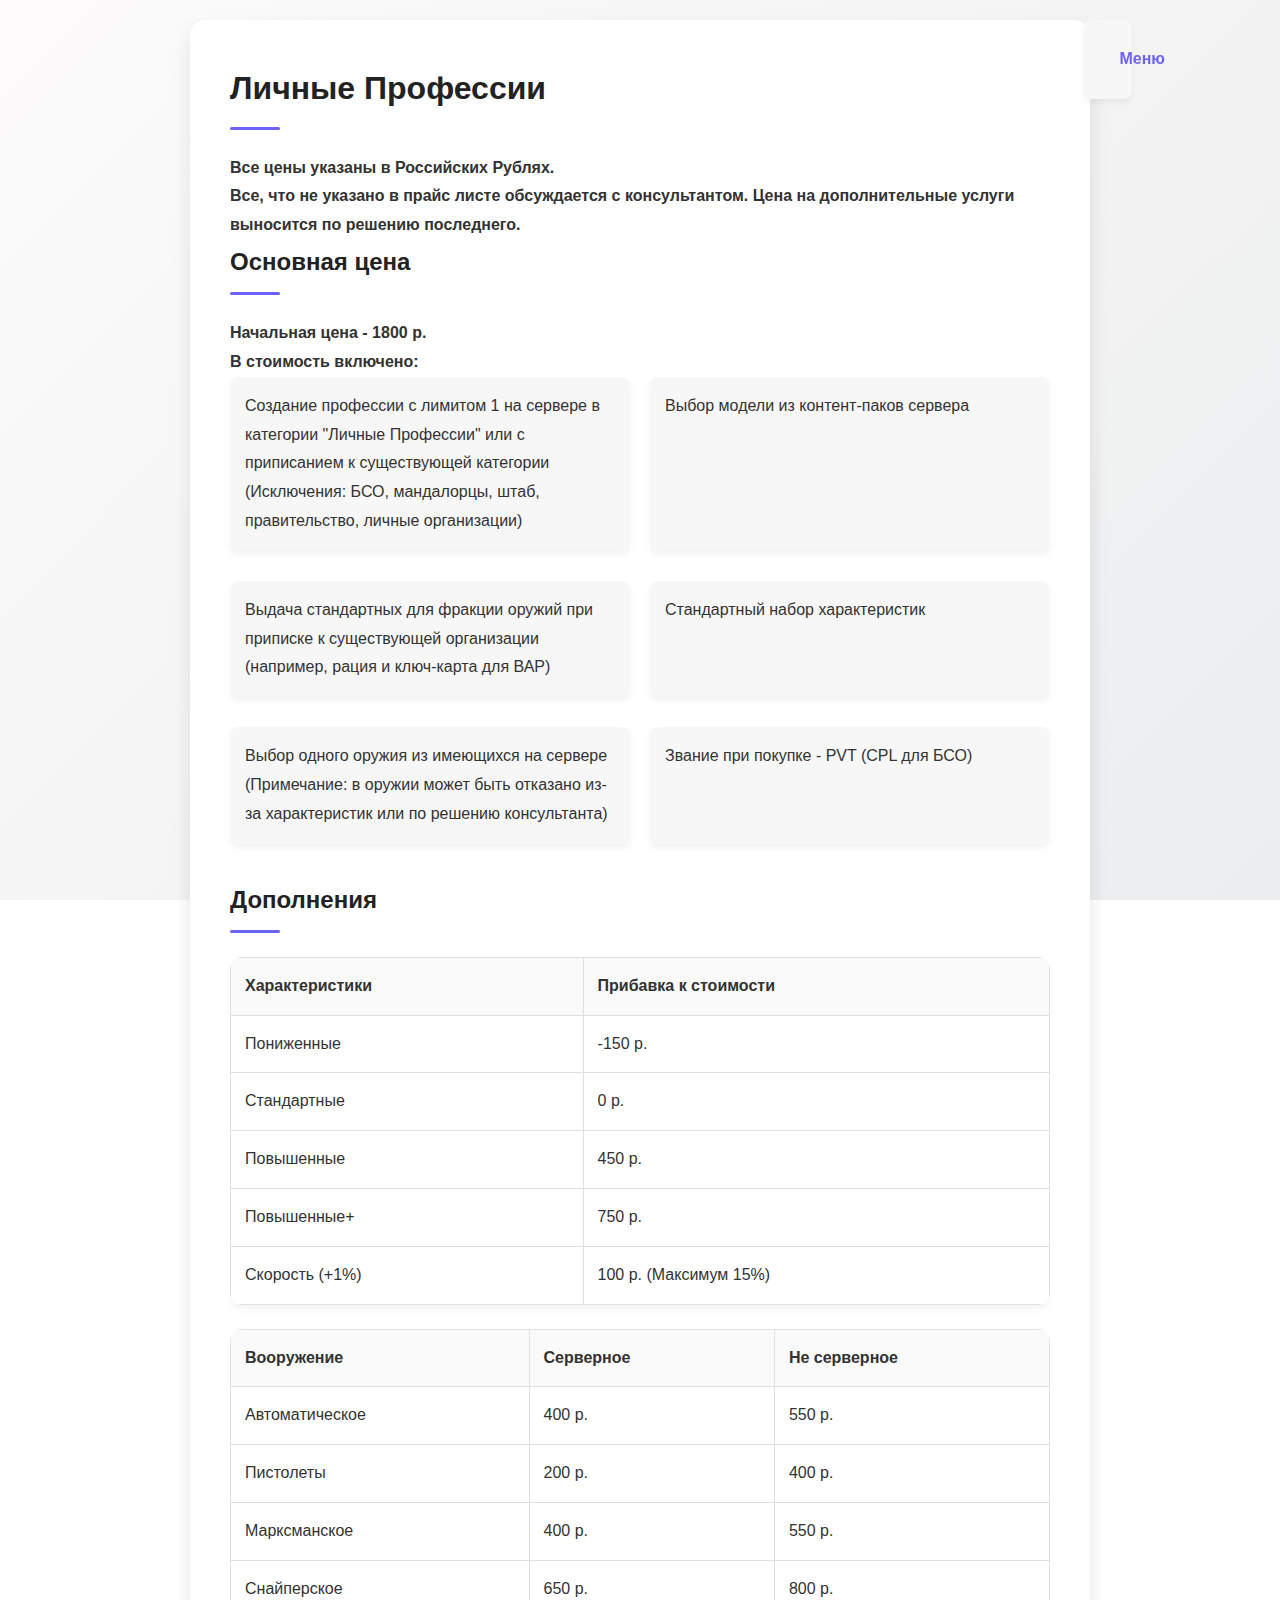
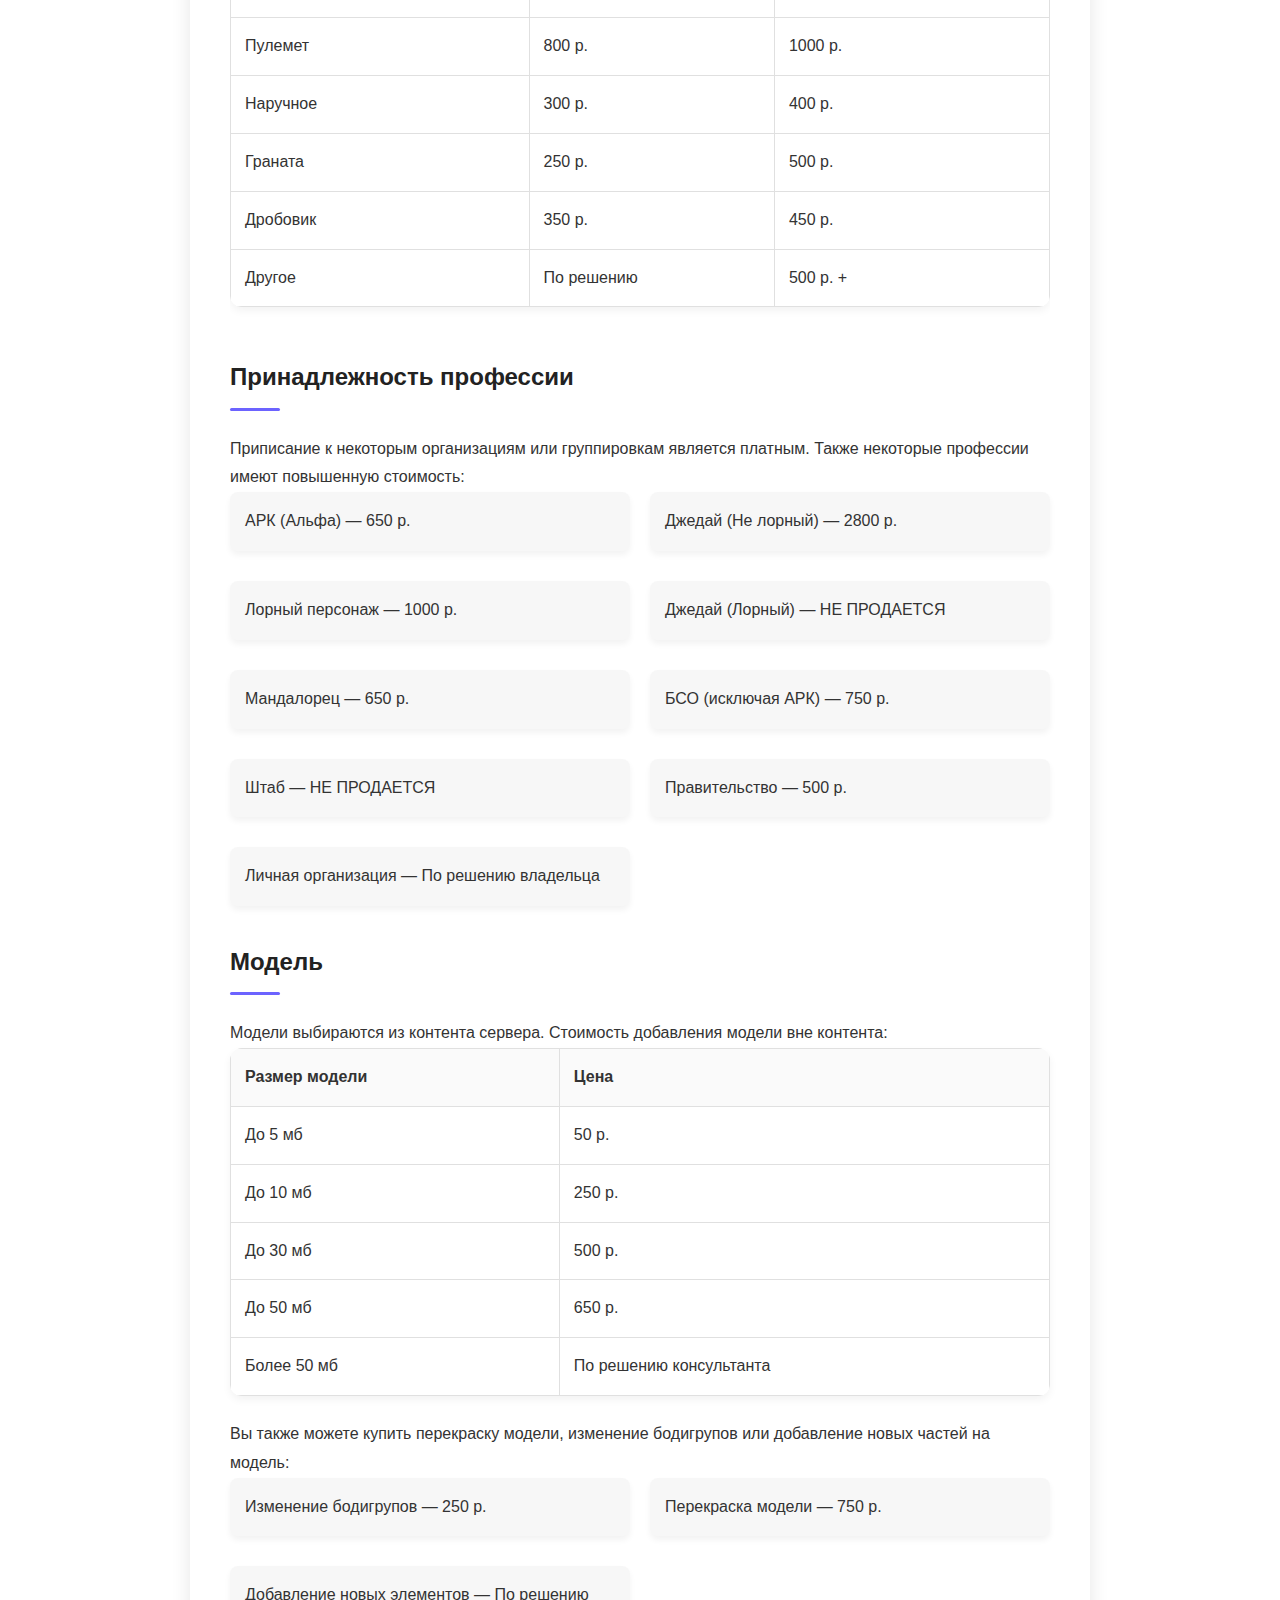
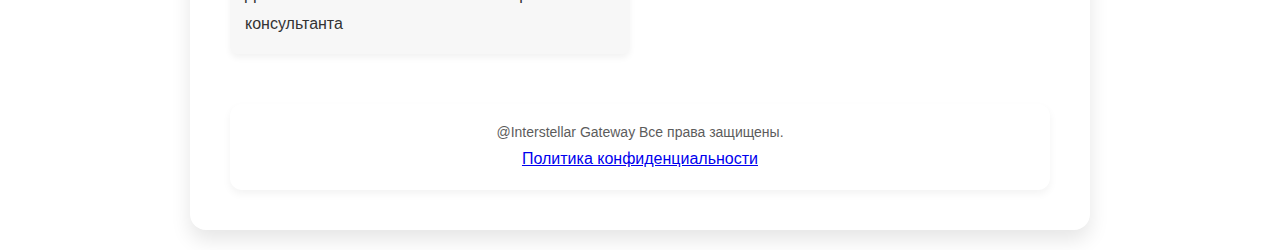
==== index.html @ 4469da0e "Update index.html" ====
<!DOCTYPE html>
<html lang="ru">
<head>
    <meta charset="UTF-8">
    <meta name="viewport" content="width=device-width, initial-scale=1.0">
    <title>Личные Профессии</title>
    <link rel="stylesheet" href="styles.css">
</head>
<body>
    <!-- Навигационное меню -->
    <div class="navigation">
        <ul>
            <li class="dropdown">
                <a href="javascript:void(0)">Меню</a>
                <div class="dropdown-content">
                    <a href="index.html">Личные Профессии</a>
                    <a href="squads.html">Личные Отряды</a>
                    <a href="organizations.html">Личные Организации</a>
                    <a href="contacts.html">Контакты</a>
                </div>
            </li>
        </ul>
    </div>
    <div class="container">
        <h1>Личные Профессии</h1>
        <p><strong>Все цены указаны в Российских Рублях.</strong></p>
        <p><strong>Все, что не указано в прайс листе обсуждается с консультантом. Цена на дополнительные услуги выносится по решению последнего.</strong></p>

        <section>
            <h2>Основная цена</h2>
            <p><strong>Начальная цена - 1800 р.</strong></p>
            <p><strong>В стоимость включено:</strong></p>
            <ul>
                <li>Создание профессии с лимитом 1 на сервере в категории "Личные Профессии" или с приписанием к существующей категории (Исключения: БСО, мандалорцы, штаб, правительство, личные организации)</li>
                <li>Выбор модели из контент-паков сервера</li>
                <li>Выдача стандартных для фракции оружий при приписке к существующей организации (например, рация и ключ-карта для ВАР)</li>
                <li>Стандартный набор характеристик</li>
                <li>Выбор одного оружия из имеющихся на сервере (Примечание: в оружии может быть отказано из-за характеристик или по решению консультанта)</li>
                <li>Звание при покупке - PVT (CPL для БСО)</li>
            </ul>
        </section>

        <section>
            <h2>Дополнения</h2>
            <div class="table-wrapper">
                <table>
                    <thead>
                        <tr>
                            <th>Характеристики</th>
                            <th>Прибавка к стоимости</th>
                        </tr>
                    </thead>
                    <tbody>
                        <tr>
                            <td>Пониженные</td>
                            <td>-150 р.</td>
                        </tr>
                        <tr>
                            <td>Стандартные</td>
                            <td>0 р.</td>
                        </tr>
                        <tr>
                            <td>Повышенные</td>
                            <td>450 р.</td>
                        </tr>
                        <tr>
                            <td>Повышенные+</td>
                            <td>750 р.</td>
                        </tr>
                        <tr>
                            <td>Скорость (+1%)</td>
                            <td>100 р. (Максимум 15%)</td>
                        </tr>
                    </tbody>
                </table>

                <table>
                    <thead>
                        <tr>
                            <th>Вооружение</th>
                            <th>Серверное</th>
                            <th>Не серверное</th>
                        </tr>
                    </thead>
                    <tbody>
                        <tr>
                            <td>Автоматическое</td>
                            <td>400 р.</td>
                            <td>550 р.</td>
                        </tr>
                        <tr>
                            <td>Пистолеты</td>
                            <td>200 р.</td>
                            <td>400 р.</td>
                        </tr>
                        <tr>
                            <td>Марксманское</td>
                            <td>400 р.</td>
                            <td>550 р.</td>
                        </tr>
                        <tr>
                            <td>Снайперское</td>
                            <td>650 р.</td>
                            <td>800 р.</td>
                        </tr>
                        <tr>
                            <td>Пулемет</td>
                            <td>800 р.</td>
                            <td>1000 р.</td>
                        </tr>
                        <tr>
                            <td>Наручное</td>
                            <td>300 р.</td>
                            <td>400 р.</td>
                        </tr>
                        <tr>
                            <td>Граната</td>
                            <td>250 р.</td>
                            <td>500 р.</td>
                        </tr>
                        <tr>
                            <td>Дробовик</td>
                            <td>350 р.</td>
                            <td>450 р.</td>
                        </tr>
                        <tr>
                            <td>Другое</td>
                            <td>По решению</td>
                            <td>500 р. +</td>
                        </tr>
                    </tbody>
                </table>
            </div>
        </section>

        <section>
            <h2>Принадлежность профессии</h2>
            <p>Приписание к некоторым организациям или группировкам является платным. Также некоторые профессии имеют повышенную стоимость:</p>
            <ul>
                <li>АРК (Альфа) — 650 р.</li>
                <li>Джедай (Не лорный) — 2800 р.</li>
                <li>Лорный персонаж — 1000 р.</li>
                <li>Джедай (Лорный) — НЕ ПРОДАЕТСЯ</li>
                <li>Мандалорец — 650 р.</li>
                <li>БСО (исключая АРК) — 750 р.</li>
                <li>Штаб — НЕ ПРОДАЕТСЯ</li>
                <li>Правительство — 500 р.</li>
                <li>Личная организация — По решению владельца</li>
            </ul>
        </section>

        <section>
            <h2>Модель</h2>
            <p>Модели выбираются из контента сервера. Стоимость добавления модели вне контента:</p>
            <table>
                <thead>
                    <tr>
                        <th>Размер модели</th>
                        <th>Цена</th>
                    </tr>
                </thead>
                <tbody>
                    <tr>
                        <td>До 5 мб</td>
                        <td>50 р.</td>
                    </tr>
                    <tr>
                        <td>До 10 мб</td>
                        <td>250 р.</td>
                    </tr>
                    <tr>
                        <td>До 30 мб</td>
                        <td>500 р.</td>
                    </tr>
                    <tr>
                        <td>До 50 мб</td>
                        <td>650 р.</td>
                    </tr>
                    <tr>
                        <td>Более 50 мб</td>
                        <td>По решению консультанта</td>
                    </tr>
                </tbody>
            </table>

            <p>Вы также можете купить перекраску модели, изменение бодигрупов или добавление новых частей на модель:</p>
            <ul>
                <li>Изменение бодигрупов — 250 р.</li>
                <li>Перекраска модели — 750 р.</li>
                <li>Добавление новых элементов — По решению консультанта</li>
            </ul>
        </section>

        <footer>
            <div class="footer-content">
                <p>@Interstellar Gateway Все права защищены.</p>
                <a href="privacy.html">Политика конфиденциальности</a>
            </div>
        </footer>
    </div>
</body>
</html>
---- styles.css ----
@keyframes fadeIn {
    from { opacity: 0; }
    to { opacity: 1; }
}

@keyframes slideUp {
    from { transform: translateY(20px); opacity: 0; }
    to { transform: translateY(0); opacity: 1; }
}

@keyframes hoverScale {
    from { transform: scale(1); }
    to { transform: scale(1.03); }
}

* {
    margin: 0;
    padding: 0;
    box-sizing: border-box;
}

body {
    font-family: 'Inter', Arial, sans-serif;
    background: linear-gradient(135deg, #fdfbfb 0%, #ebedee 100%);
    background-attachment: fixed;
    color: #333;
    line-height: 1.8;
    padding: 20px;
    animation: fadeIn 0.7s ease forwards;
    display: flex;
    justify-content: center;
    align-items: center;
    min-height: 100vh;
}

.container {
    max-width: 900px;
    background-color: #ffffff;
    padding: 40px;
    box-shadow: 0 10px 20px rgba(0, 0, 0, 0.1);
    border-radius: 16px;
    animation: slideUp 0.6s ease forwards;
    transition: all 0.3s ease;
}

h1, h2 {
    color: #222;
    margin-bottom: 24px;
    font-weight: 700;
    border-bottom: none;
    position: relative;
    padding-bottom: 12px;
}

h1::before, h2::before {
    content: '';
    position: absolute;
    bottom: 0;
    left: 0;
    width: 50px;
    height: 3px;
    background-color: #6c63ff;
    border-radius: 2px;
    transition: width 0.4s ease;
}

h1:hover::before, h2:hover::before {
    width: 70%;
}

ul {
    list-style-type: none;
    margin-bottom: 24px;
    display: flex;
    flex-wrap: wrap;
    gap: 20px;
    justify-content: space-between;
}

ul li {
    margin-bottom: 10px;
    width: calc(50% - 10px);
    padding: 15px;
    background-color: #f7f7f7;
    border-radius: 8px;
    box-shadow: 0 4px 6px rgba(0, 0, 0, 0.05);
    transition: transform 0.4s ease, background-color 0.3s ease;
}

ul li:hover {
    transform: translateY(-5px);
    background-color: #f0f0f0;
}

.table-wrapper {
    overflow-x: auto;
    margin-bottom: 24px;
}

table {
    width: 100%;
    border-collapse: collapse;
    margin-bottom: 24px;
    border-radius: 12px;
    overflow: hidden;
    box-shadow: 0 4px 8px rgba(0, 0, 0, 0.05);
}

table th, table td {
    border: 1px solid #e0e0e0;
    padding: 14px;
    text-align: left;
    transition: all 0.3s ease;
}

table th {
    background-color: #fafafa;
    color: #333;
    font-weight: 600;
}

table td {
    background-color: #fff;
}

table tr:nth-child(even) {
    background-color: #f9f9f9;
}

table tr:hover {
    background-color: #f1f1f1;
}

footer {
    text-align: center;
    margin-top: 40px;
    background-color: #ffffff;
    padding: 16px;
    border-radius: 12px;
    box-shadow: 0 4px 8px rgba(0, 0, 0, 0.05);
}

footer p {
    font-size: 14px;
    opacity: 0.8;
    transition: opacity 0.4s ease;
}

footer p:hover {
    opacity: 1;
}

/* Background decoration: subtle stars or particles */
body::after {
    content: '';
    position: absolute;
    top: 0;
    left: 0;
    width: 100%;
    height: 100%;
    pointer-events: none;
    background: url('https://www.transparenttextures.com/patterns/stardust.png');
    opacity: 0.2;
}
/* Контейнер для заголовка и навигации */


/* Стили для навигационного меню */
.navigation {
    position: fixed;
    top: 20px;
    right: 80px;
    z-index: 1000;
}

.navigation ul {
    list-style-type: none;
    margin: 0;
    padding: 0;
    display: flex;
}

.navigation ul li {
    margin-left: 20px;
}

.navigation ul li:first-child {
    margin-left: 0;
}

.navigation ul li a {
    font-size: 16px;
    text-decoration: none;
    color: #6c63ff;
    font-weight: 600;
    padding: 10px 20px;
    transition: color 0.3s ease, transform 0.3s ease;
}

.navigation ul li a:hover {
    color: #4a42c4;
    transform: scale(1.05);
}

/* Стили для выпадающего меню */
.dropdown {
    display: inline-flex;
    position: relative;
}

.dropdown-content {
    display: none;
    position: absolute;
    right: 0;
    background-color: #ffffff;
    box-shadow: 0 8px 16px rgba(0, 0, 0, 0.1);
    border-radius: 8px;
    min-width: 160px;
    z-index: 1;
}

.dropdown-content a {
    display: block;
    padding: 12px 16px;
    color: #6c63ff;
    text-align: left;
}

.dropdown-content a:hover {
    background-color: #f1f1f1;
}

.dropdown:hover .dropdown-content {
    display: block;
}
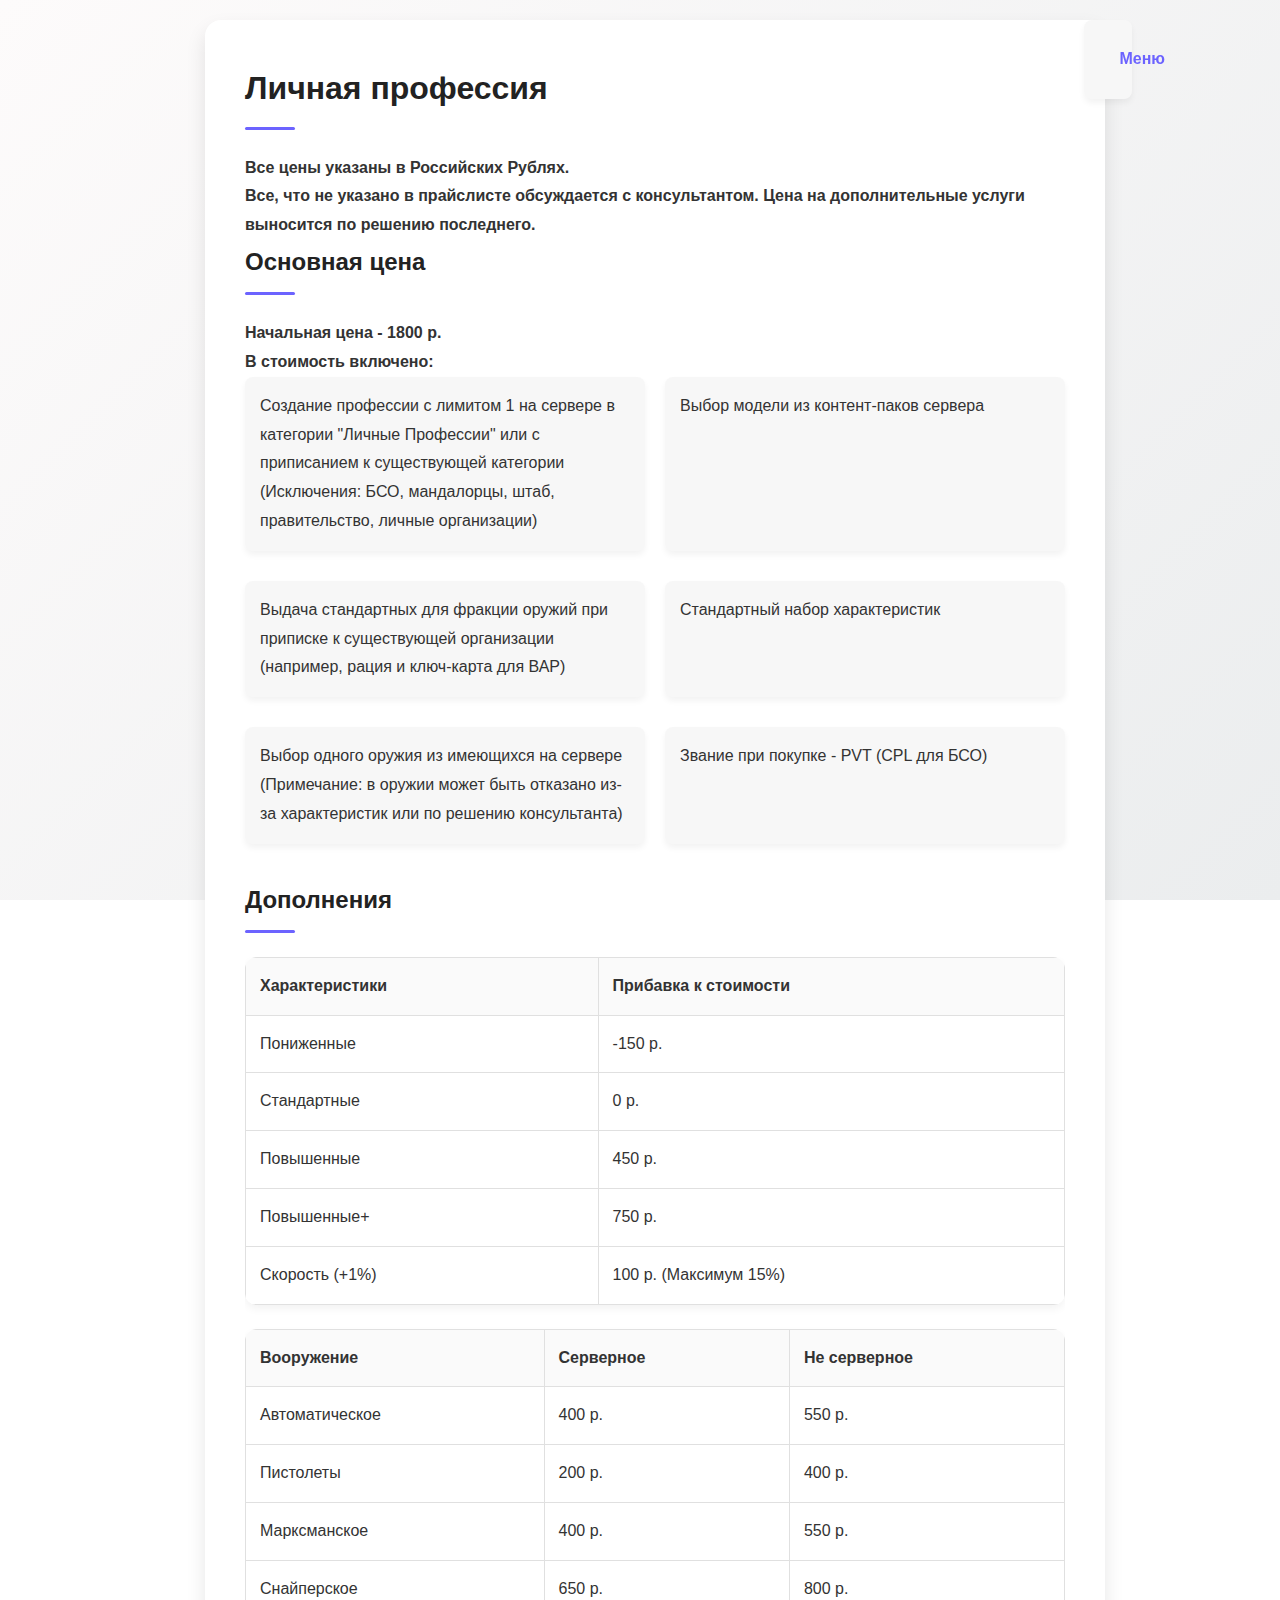
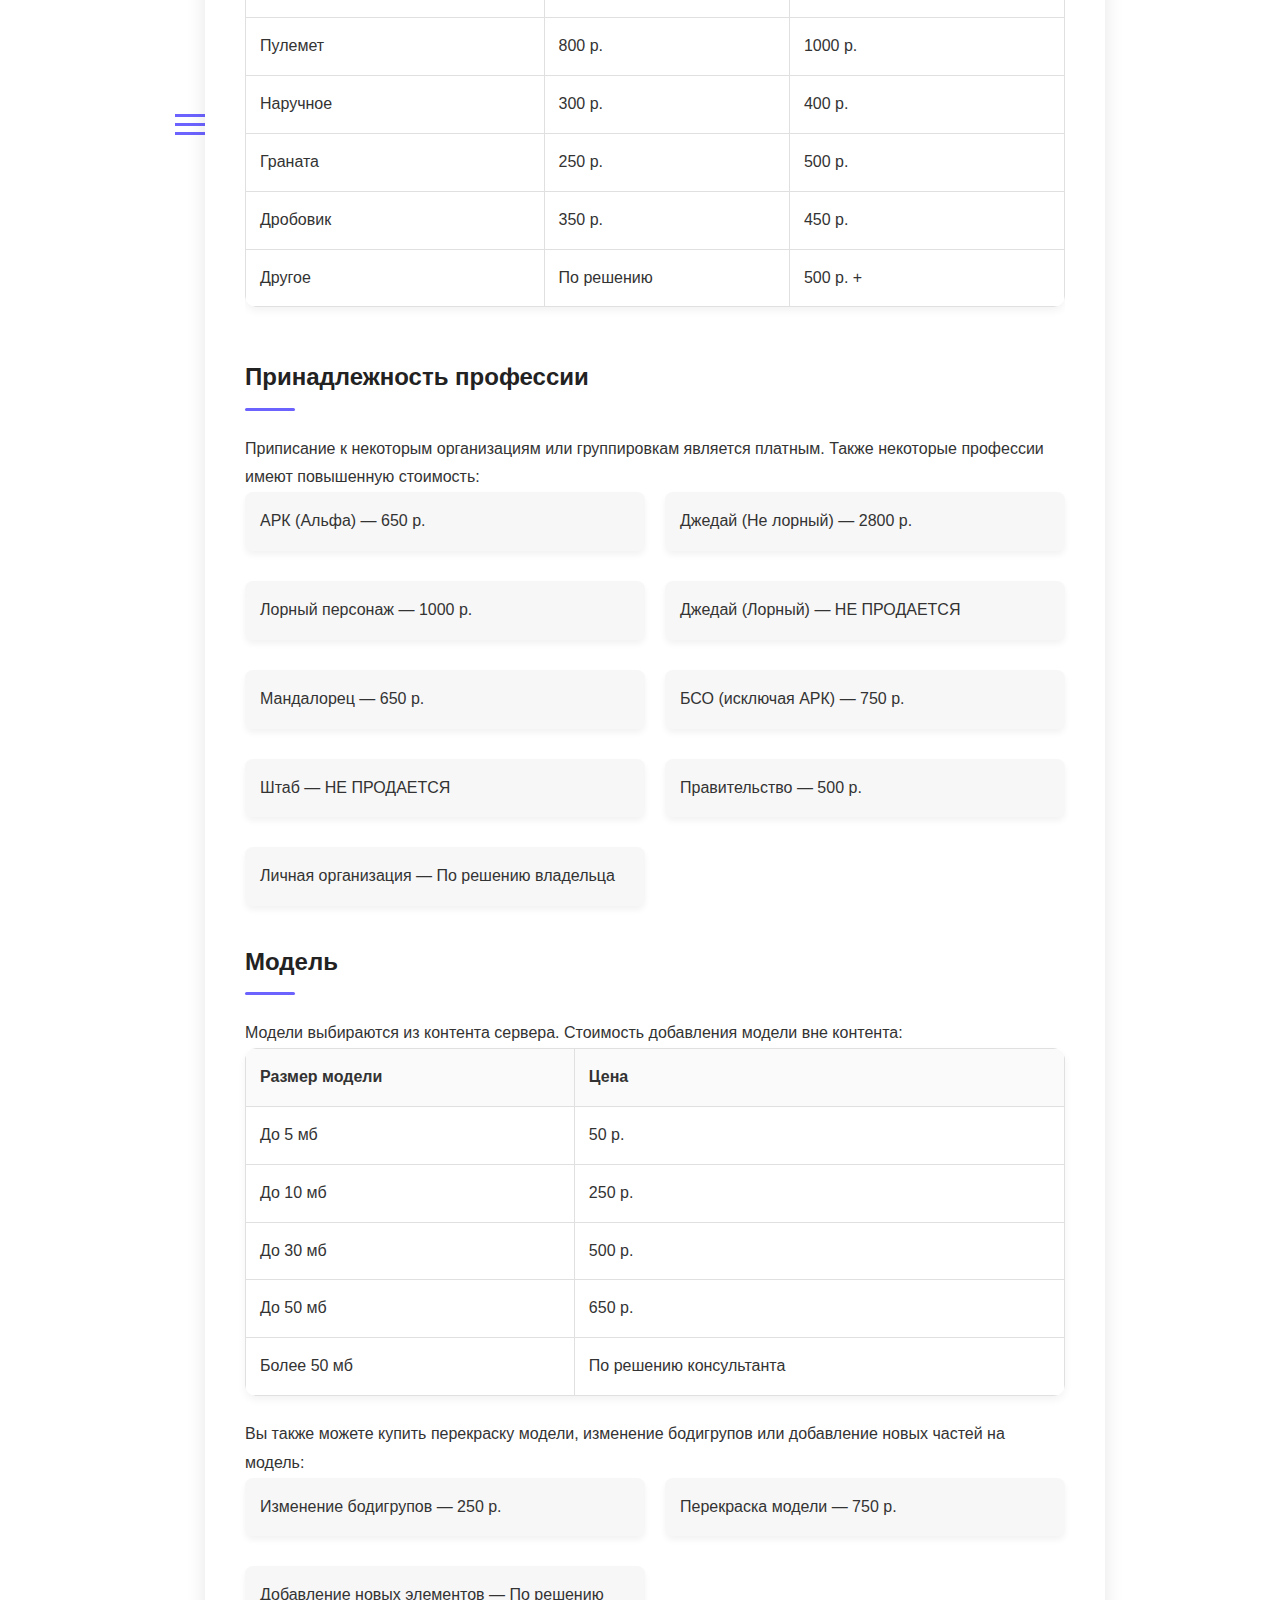
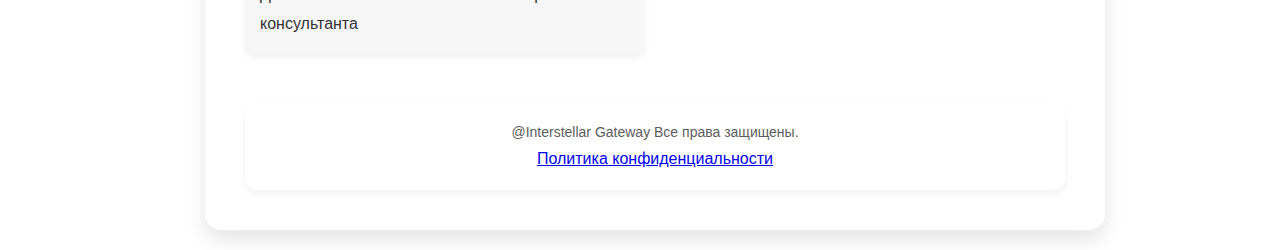
==== commit 7a1a6bd5: "Update index.html" ====
--- a/index.html
+++ b/index.html
@@ -7,6 +7,13 @@
     <link rel="stylesheet" href="styles.css">
 </head>
 <body>
+    <!-- Гамбургер меню -->
+    <div class="hamburger">
+        <span></span>
+        <span></span>
+        <span></span>
+    </div>
+
     <!-- Навигационное меню -->
     <div class="navigation">
         <ul>
@@ -22,9 +29,9 @@
         </ul>
     </div>
     <div class="container">
-        <h1>Личные Профессии</h1>
+        <h1>Личная профессия</h1>
         <p><strong>Все цены указаны в Российских Рублях.</strong></p>
-        <p><strong>Все, что не указано в прайс листе обсуждается с консультантом. Цена на дополнительные услуги выносится по решению последнего.</strong></p>
+        <p><strong>Все, что не указано в прайслисте обсуждается с консультантом. Цена на дополнительные услуги выносится по решению последнего.</strong></p>
 
         <section>
             <h2>Основная цена</h2>
--- a/styles.css
+++ b/styles.css
@@ -233,3 +233,79 @@
 .dropdown:hover .dropdown-content {
     display: block;
 }
+/* Основные стили для десктопа остаются прежними */
+
+/* Адаптация для мобильных устройств */
+@media (max-width: 768px) {
+    .navigation {
+        top: 10px;
+        right: 20px;
+    }
+
+    .navigation ul {
+        flex-direction: column;
+        align-items: flex-start;
+        background-color: #ffffff;
+        position: fixed;
+        top: 0;
+        right: 0;
+        height: 100%;
+        width: 250px;
+        padding-top: 60px;
+        transform: translateX(100%);
+        transition: transform 0.3s ease;
+        box-shadow: -2px 0 10px rgba(0, 0, 0, 0.1);
+    }
+
+    .navigation ul li {
+        margin-left: 0;
+        width: 100%;
+    }
+
+    .navigation ul li a {
+        display: block;
+        padding: 15px 20px;
+        width: 100%;
+        text-align: left;
+        font-size: 18px;
+    }
+
+    /* Гамбургер иконка */
+    .hamburger {
+        display: block;
+        cursor: pointer;
+        font-size: 28px;
+        position: absolute;
+        top: 20px;
+        right: 20px;
+        z-index: 1001;
+    }
+
+    /* Скрытие меню по умолчанию */
+    .navigation.open ul {
+        transform: translateX(0);
+    }
+}
+
+/* Иконка гамбургера */
+.hamburger span {
+    display: block;
+    width: 30px;
+    height: 3px;
+    background-color: #6c63ff;
+    margin: 6px 0;
+    transition: all 0.4s ease;
+}
+
+/* Изменение гамбургера при открытом меню */
+.navigation.open .hamburger span:nth-child(1) {
+    transform: rotate(45deg) translate(5px, 5px);
+}
+
+.navigation.open .hamburger span:nth-child(2) {
+    opacity: 0;
+}
+
+.navigation.open .hamburger span:nth-child(3) {
+    transform: rotate(-45deg) translate(6px, -6px);
+}
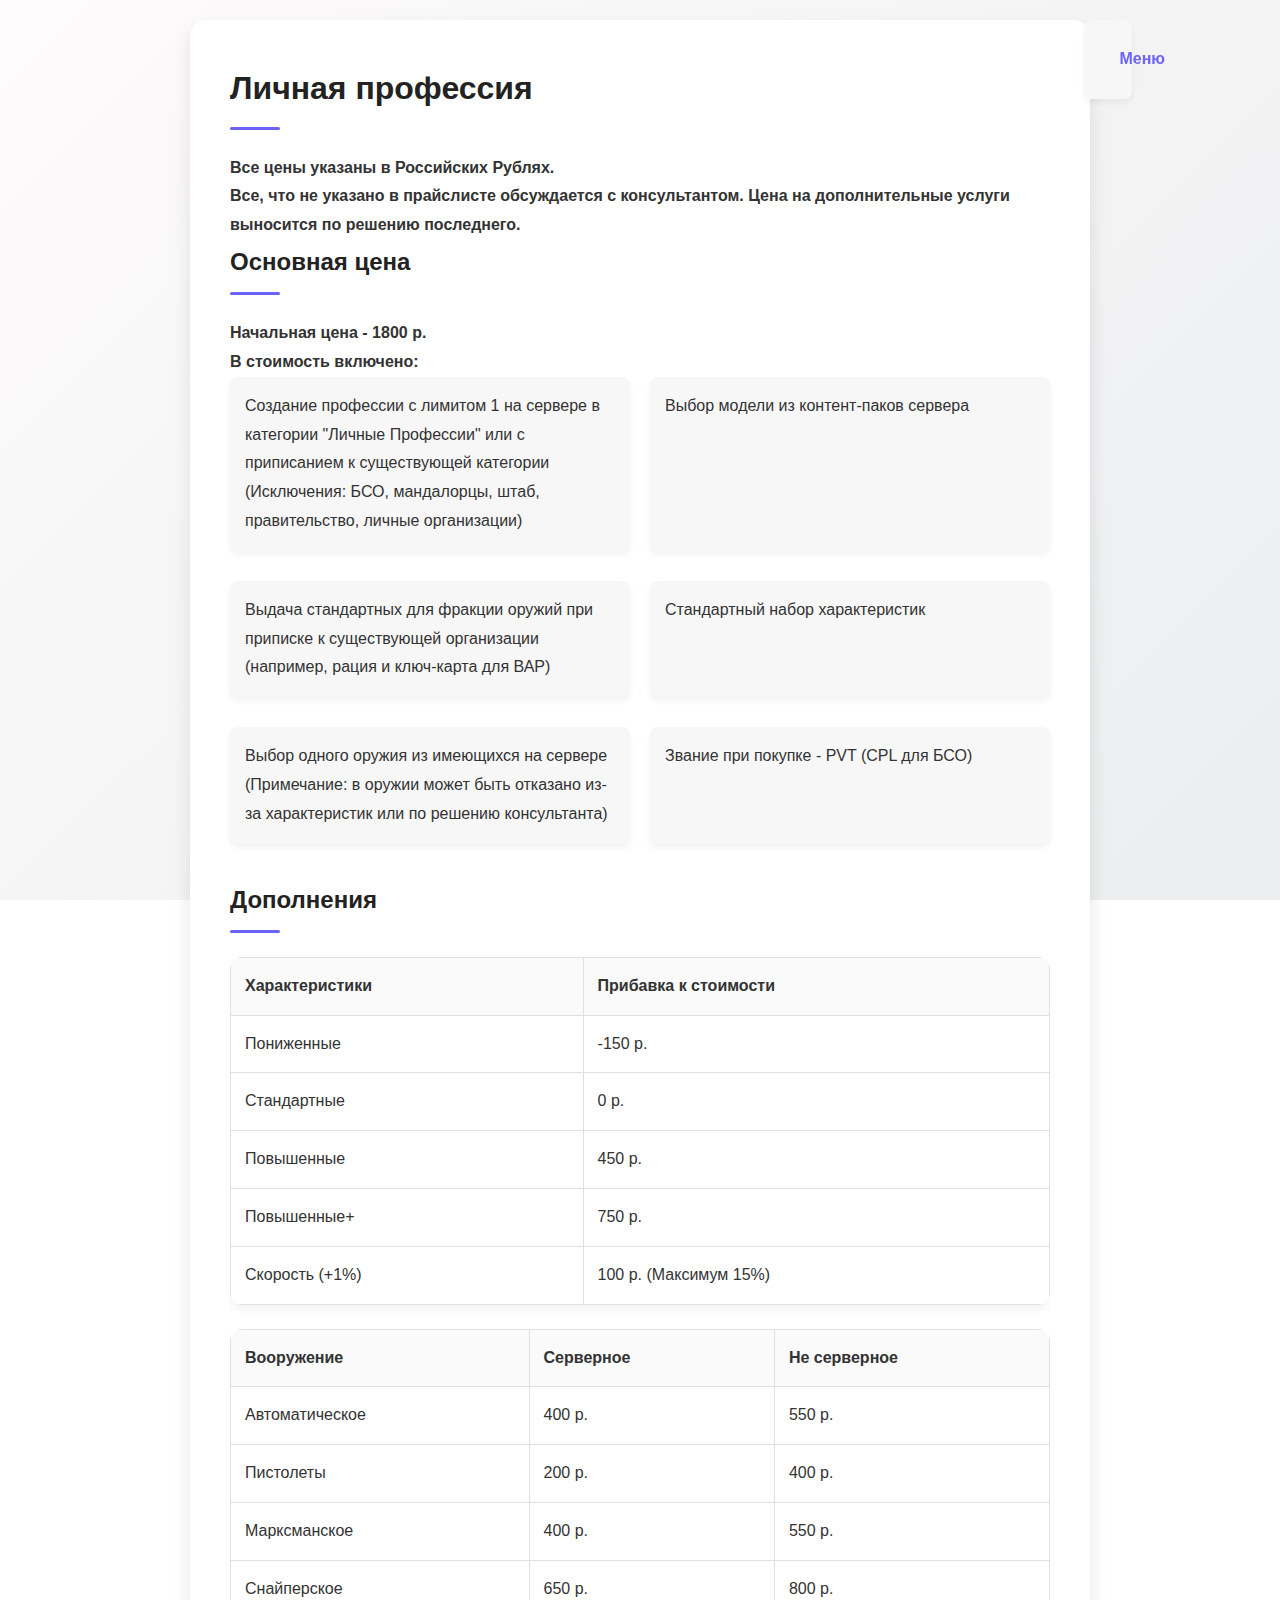
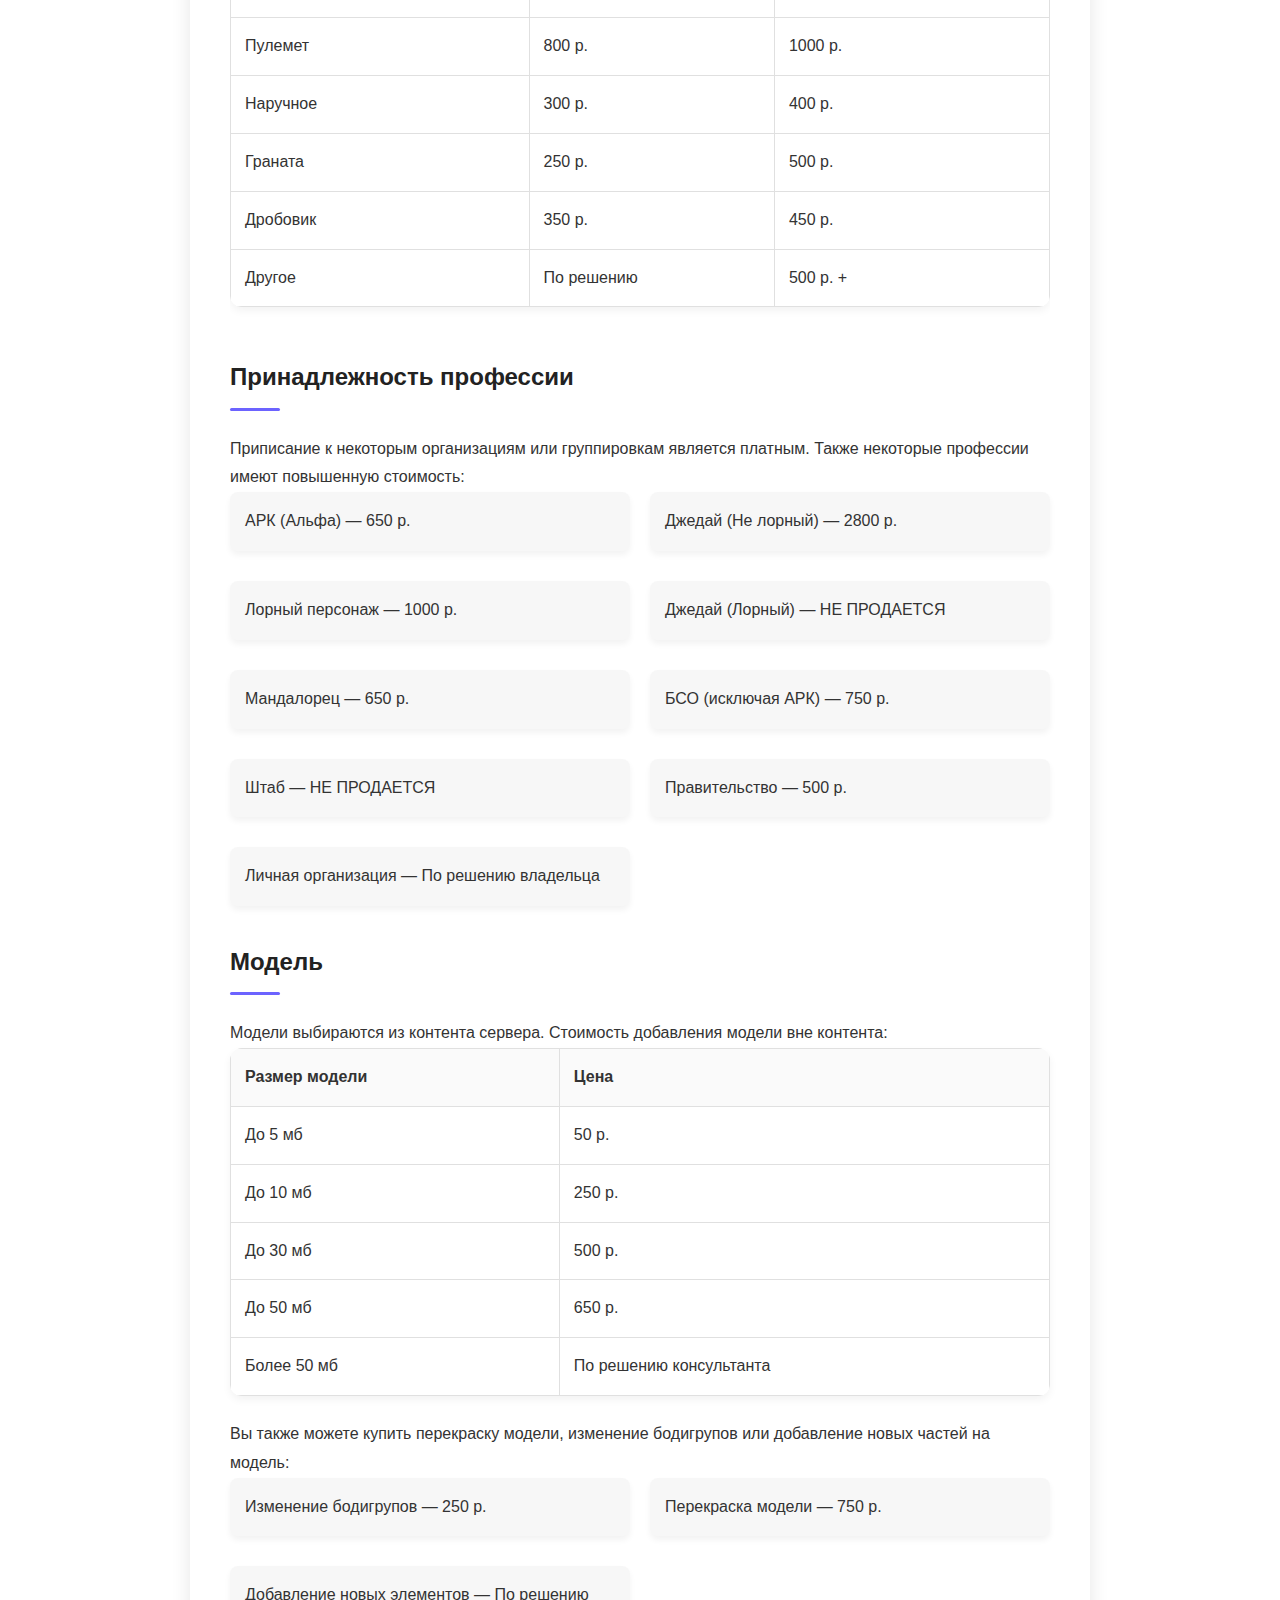
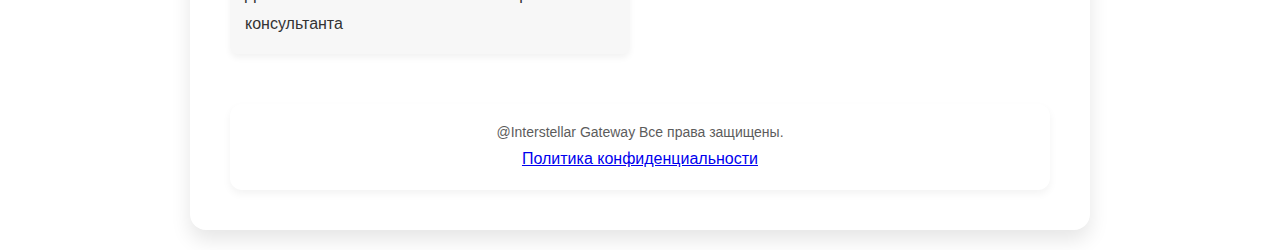
==== commit 165f13fc: "Update index.html" ====
--- a/index.html
+++ b/index.html
@@ -3,12 +3,11 @@
 <head>
     <meta charset="UTF-8">
     <meta name="viewport" content="width=device-width, initial-scale=1.0">
-    <title>Личные Профессии</title>
+    <title>Прайс Лист Личных Профессий</title>
     <link rel="stylesheet" href="styles.css">
 </head>
 <body>
-    <!-- Гамбургер меню -->
-    <div class="hamburger">
+    <div class="hamburger" onclick="toggleMenu()">
         <span></span>
         <span></span>
         <span></span>
@@ -205,5 +204,17 @@
             </div>
         </footer>
     </div>
+    <script>
+        const hamburger = document.querySelector('.hamburger');
+        const navigation = document.querySelector('.navigation');
+
+        hamburger.addEventListener('click', () => {
+            navigation.classList.toggle('open');
+        });
+        function toggleMenu() {
+    document.querySelector('.navigation').classList.toggle('open');
+}
+
+    </script>
 </body>
 </html>
--- a/styles.css
+++ b/styles.css
@@ -309,3 +309,45 @@
 .navigation.open .hamburger span:nth-child(3) {
     transform: rotate(-45deg) translate(6px, -6px);
 }
+/* Стили для гамбургера (мобильные устройства) */
+.hamburger {
+    display: none; /* Скрыто на компьютере */
+    flex-direction: column;
+    justify-content: space-around;
+    width: 30px;
+    height: 24px;
+    cursor: pointer;
+}
+
+.hamburger span {
+    display: block;
+    width: 100%;
+    height: 3px;
+    background-color: #333;
+    border-radius: 2px;
+}
+/* Показываем гамбургер только на мобильных устройствах */
+@media (max-width: 768px) {
+    .hamburger {
+        display: flex;
+    }
+
+    /* Делаем навигацию скрытой по умолчанию */
+    .navigation {
+        display: none;
+    }
+
+    /* Показываем навигацию при нажатии на гамбургер */
+    .navigation.open {
+        display: block;
+    }
+
+    .navigation ul {
+        flex-direction: column;
+    }
+
+    .navigation ul li {
+        margin-left: 0;
+        margin-bottom: 10px;
+    }
+}
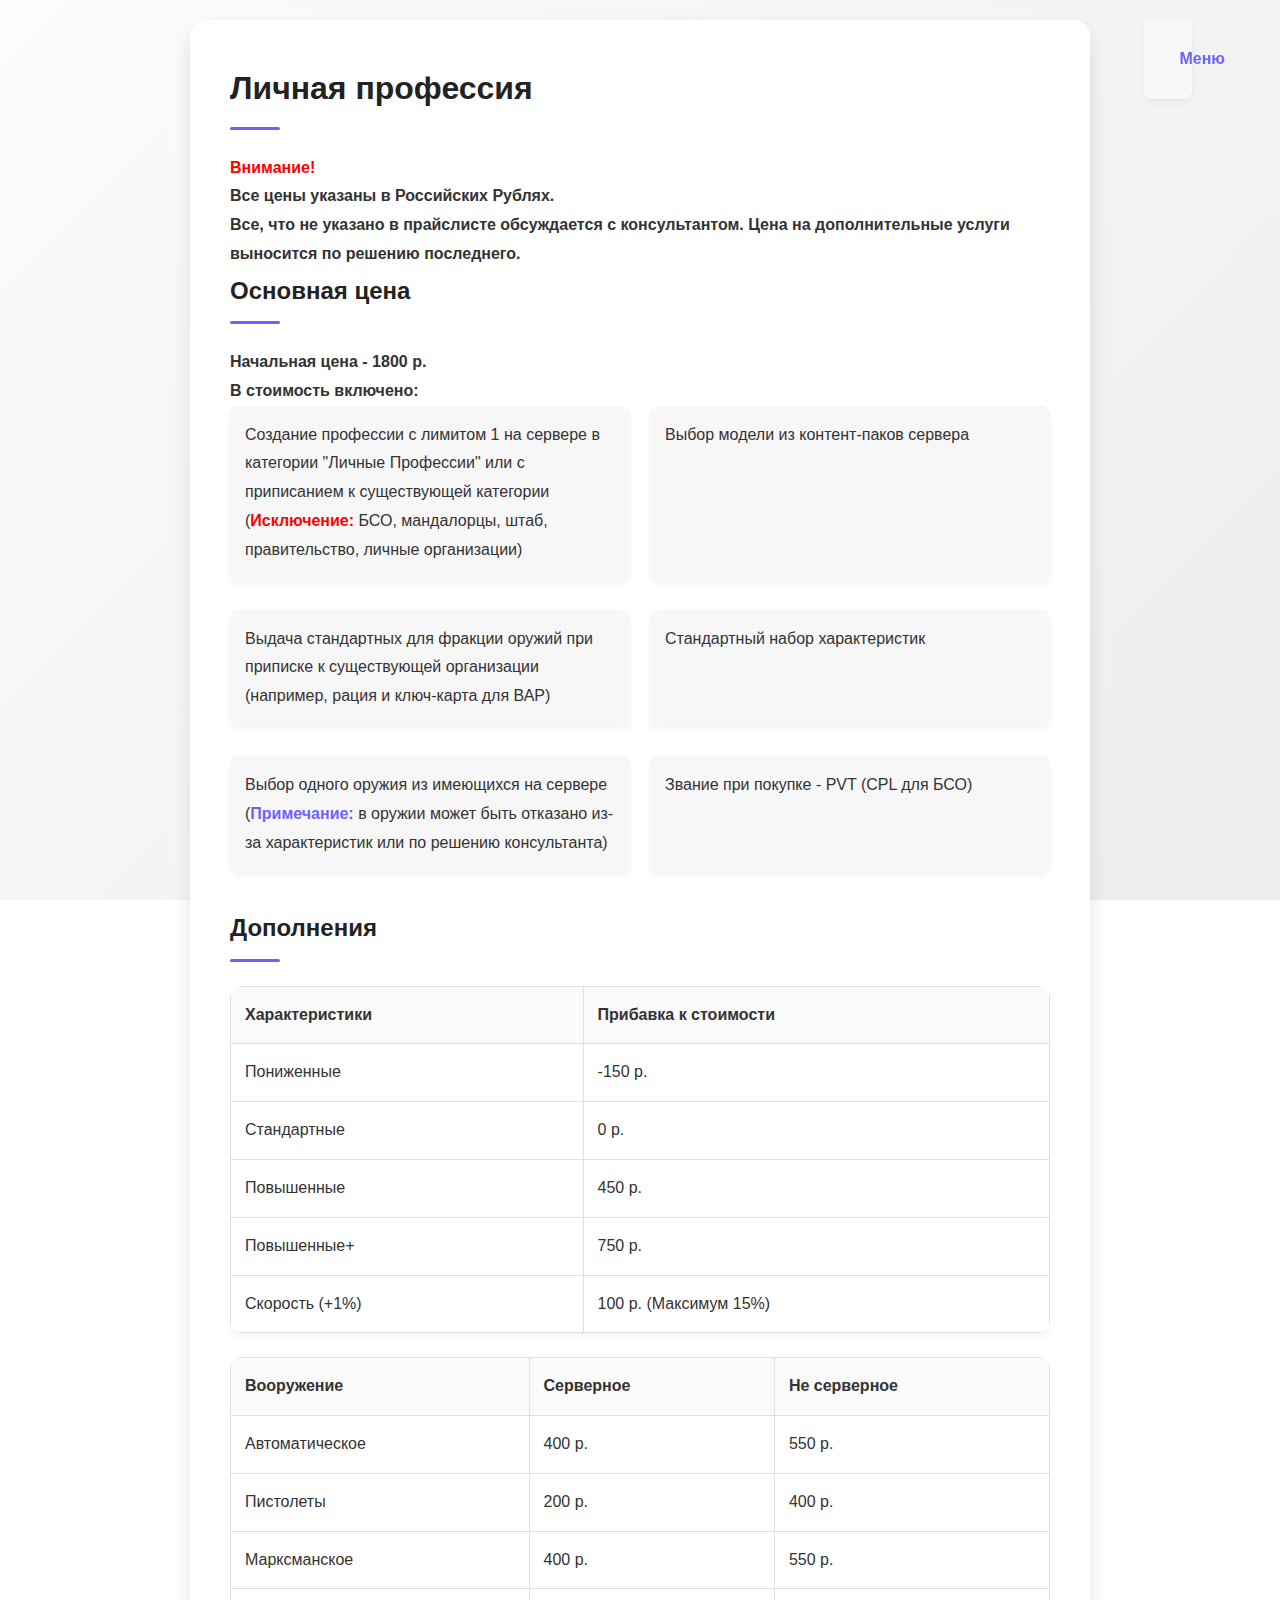
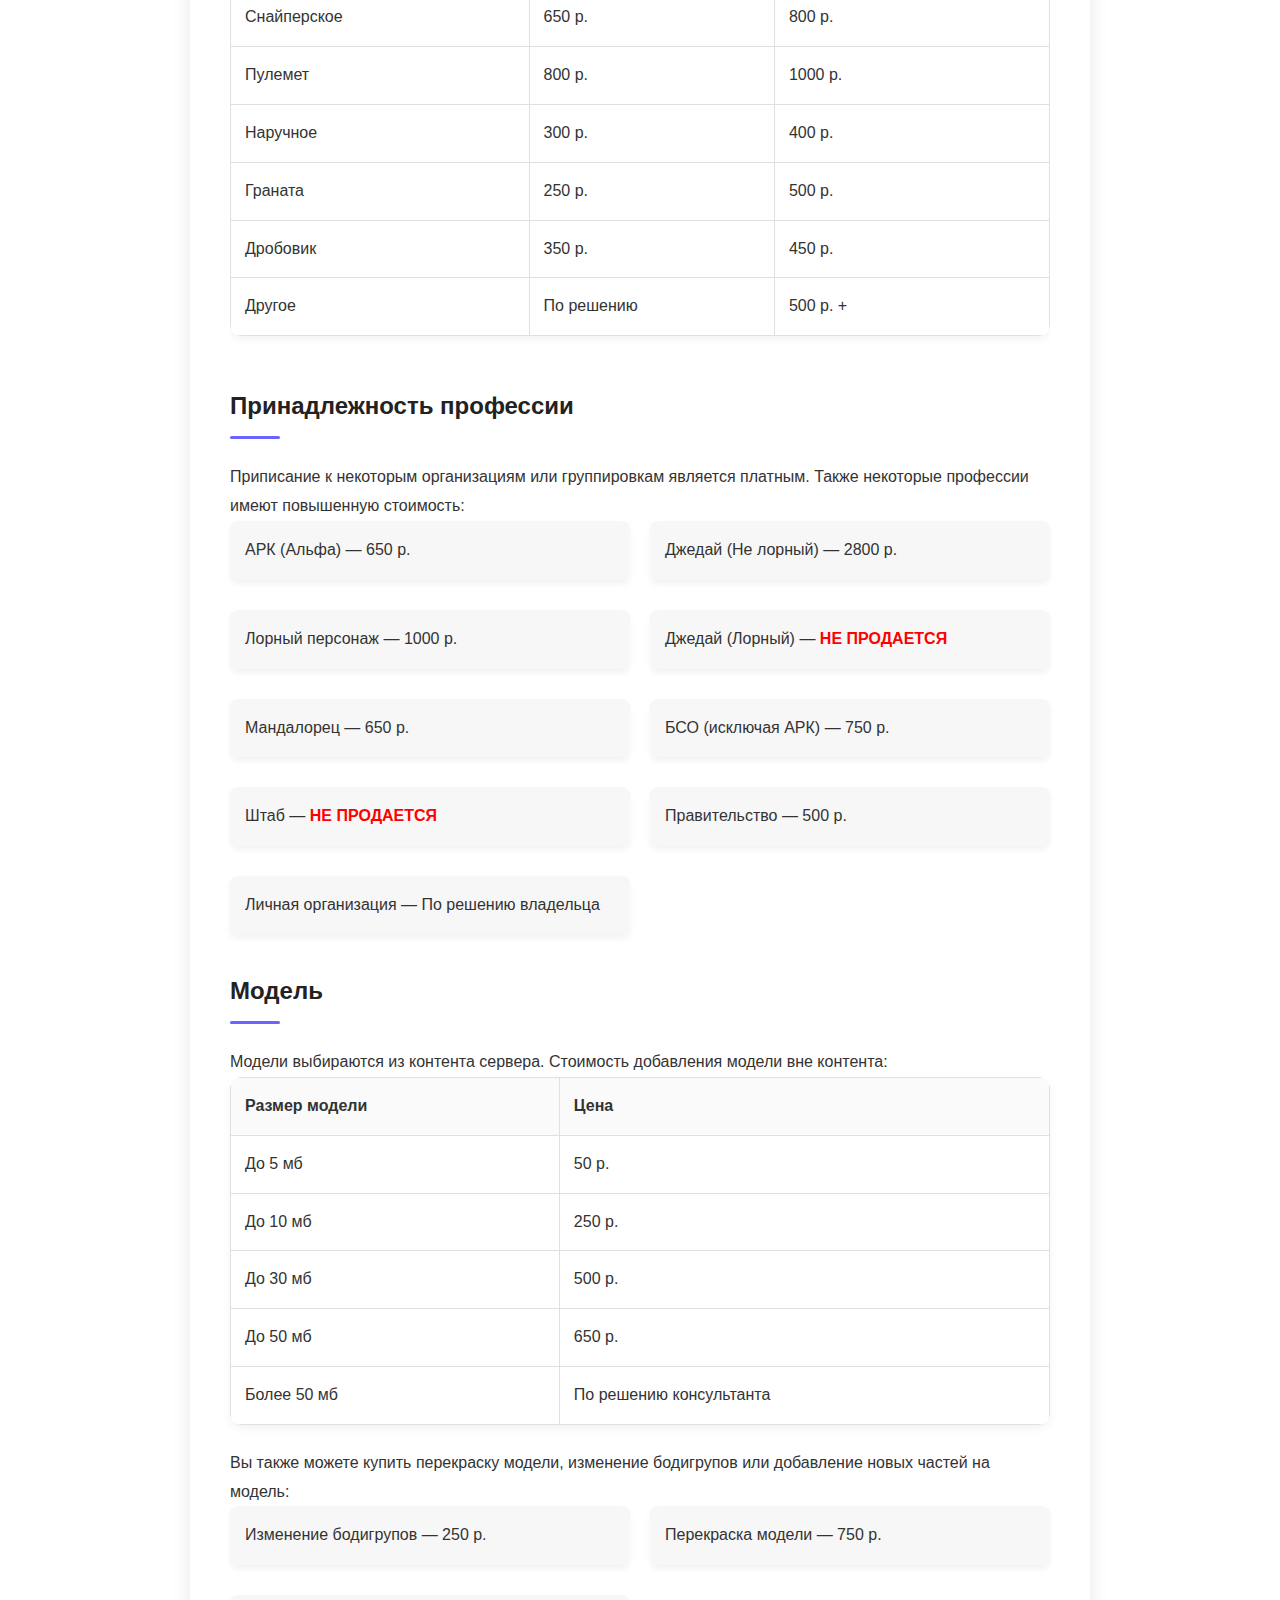
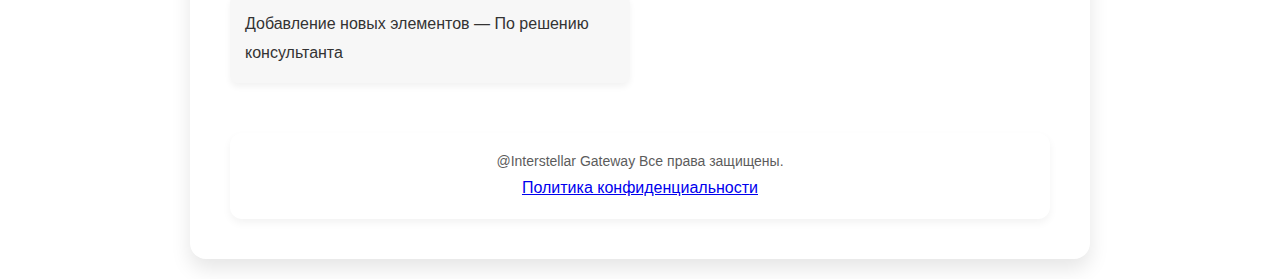
==== commit 4a96c657: "Update index.html" ====
--- a/index.html
+++ b/index.html
@@ -5,9 +5,10 @@
     <meta name="viewport" content="width=device-width, initial-scale=1.0">
     <title>Прайс Лист Личных Профессий</title>
     <link rel="stylesheet" href="styles.css">
+    <script src="https://code.jquery.com/jquery-3.6.0.min.js"></script>
 </head>
 <body>
-    <div class="hamburger" onclick="toggleMenu()">
+    <div class="hamburger">
         <span></span>
         <span></span>
         <span></span>
@@ -17,7 +18,7 @@
     <div class="navigation">
         <ul>
             <li class="dropdown">
-                <a href="javascript:void(0)">Меню</a>
+                <a href="javascript:void(0)" class="menu-toggle">Меню</a>
                 <div class="dropdown-content">
                     <a href="index.html">Личные Профессии</a>
                     <a href="squads.html">Личные Отряды</a>
@@ -29,6 +30,7 @@
     </div>
     <div class="container">
         <h1>Личная профессия</h1>
+        <p style="color: red;"><strong>Внимание!</strong></p>
         <p><strong>Все цены указаны в Российских Рублях.</strong></p>
         <p><strong>Все, что не указано в прайслисте обсуждается с консультантом. Цена на дополнительные услуги выносится по решению последнего.</strong></p>
 
@@ -37,11 +39,11 @@
             <p><strong>Начальная цена - 1800 р.</strong></p>
             <p><strong>В стоимость включено:</strong></p>
             <ul>
-                <li>Создание профессии с лимитом 1 на сервере в категории "Личные Профессии" или с приписанием к существующей категории (Исключения: БСО, мандалорцы, штаб, правительство, личные организации)</li>
+                <li>Создание профессии с лимитом 1 на сервере в категории "Личные Профессии" или с приписанием к существующей категории (<strong style="color:red;">Исключение:</strong> БСО, мандалорцы, штаб, правительство, личные организации)</li>
                 <li>Выбор модели из контент-паков сервера</li>
                 <li>Выдача стандартных для фракции оружий при приписке к существующей организации (например, рация и ключ-карта для ВАР)</li>
                 <li>Стандартный набор характеристик</li>
-                <li>Выбор одного оружия из имеющихся на сервере (Примечание: в оружии может быть отказано из-за характеристик или по решению консультанта)</li>
+                <li>Выбор одного оружия из имеющихся на сервере (<strong style="color: #6c63ff;">Примечание:</strong> в оружии может быть отказано из-за характеристик или по решению консультанта)</li>
                 <li>Звание при покупке - PVT (CPL для БСО)</li>
             </ul>
         </section>
@@ -146,10 +148,10 @@
                 <li>АРК (Альфа) — 650 р.</li>
                 <li>Джедай (Не лорный) — 2800 р.</li>
                 <li>Лорный персонаж — 1000 р.</li>
-                <li>Джедай (Лорный) — НЕ ПРОДАЕТСЯ</li>
+                <li>Джедай (Лорный) — <strong style="color: red;">НЕ ПРОДАЕТСЯ</strong></li>
                 <li>Мандалорец — 650 р.</li>
                 <li>БСО (исключая АРК) — 750 р.</li>
-                <li>Штаб — НЕ ПРОДАЕТСЯ</li>
+                <li>Штаб — <strong style="color: red;">НЕ ПРОДАЕТСЯ</strong></li>
                 <li>Правительство — 500 р.</li>
                 <li>Личная организация — По решению владельца</li>
             </ul>
@@ -205,15 +207,26 @@
         </footer>
     </div>
     <script>
-        const hamburger = document.querySelector('.hamburger');
-        const navigation = document.querySelector('.navigation');
-
-        hamburger.addEventListener('click', () => {
-            navigation.classList.toggle('open');
-        });
-        function toggleMenu() {
-    document.querySelector('.navigation').classList.toggle('open');
-}
+        $(document).ready(function() {
+    // Toggle dropdown on click
+    $('.dropdown-content').hide();
+    $('.menu-toggle').click(function(e) {
+        e.preventDefault();
+        $(this).next('.dropdown-content').toggle(); // Уточнение выбора элемента
+    });
+
+    // Hamburger menu functionality
+    $('.hamburger').click(function() {
+        $('.navigation').toggleClass('open');
+    });
+
+    // Close dropdown when clicking outside
+    $(document).on('click', function(event) {
+        if (!$(event.target).closest('.dropdown').length && !$(event.target).is('.menu-toggle')) {
+            $('.dropdown-content').hide();
+        }
+    });
+});
 
     </script>
 </body>
--- a/styles.css
+++ b/styles.css
@@ -1,3 +1,4 @@
+/* Keyframes */
 @keyframes fadeIn {
     from { opacity: 0; }
     to { opacity: 1; }
@@ -13,6 +14,7 @@
     to { transform: scale(1.03); }
 }
 
+/* Global styles */
 * {
     margin: 0;
     padding: 0;
@@ -31,8 +33,10 @@
     justify-content: center;
     align-items: center;
     min-height: 100vh;
-}
-
+    position: relative;
+}
+
+/* Container */
 .container {
     max-width: 900px;
     background-color: #ffffff;
@@ -43,6 +47,7 @@
     transition: all 0.3s ease;
 }
 
+/* Headings */
 h1, h2 {
     color: #222;
     margin-bottom: 24px;
@@ -68,6 +73,7 @@
     width: 70%;
 }
 
+/* List styling */
 ul {
     list-style-type: none;
     margin-bottom: 24px;
@@ -92,6 +98,7 @@
     background-color: #f0f0f0;
 }
 
+/* Table styling */
 .table-wrapper {
     overflow-x: auto;
     margin-bottom: 24px;
@@ -131,6 +138,7 @@
     background-color: #f1f1f1;
 }
 
+/* Footer styling */
 footer {
     text-align: center;
     margin-top: 40px;
@@ -150,7 +158,7 @@
     opacity: 1;
 }
 
-/* Background decoration: subtle stars or particles */
+/* Background decoration */
 body::after {
     content: '';
     position: absolute;
@@ -162,14 +170,12 @@
     background: url('https://www.transparenttextures.com/patterns/stardust.png');
     opacity: 0.2;
 }
-/* Контейнер для заголовка и навигации */
-
-
-/* Стили для навигационного меню */
+
+/* Navigation container */
 .navigation {
     position: fixed;
     top: 20px;
-    right: 80px;
+    right: 20px;
     z-index: 1000;
 }
 
@@ -202,7 +208,7 @@
     transform: scale(1.05);
 }
 
-/* Стили для выпадающего меню */
+/* Dropdown menu */
 .dropdown {
     display: inline-flex;
     position: relative;
@@ -233,9 +239,8 @@
 .dropdown:hover .dropdown-content {
     display: block;
 }
-/* Основные стили для десктопа остаются прежними */
-
-/* Адаптация для мобильных устройств */
+
+/* Responsive design */
 @media (max-width: 768px) {
     .navigation {
         top: 10px;
@@ -259,6 +264,7 @@
 
     .navigation ul li {
         margin-left: 0;
+        margin-bottom: 10px;
         width: 100%;
     }
 
@@ -270,7 +276,7 @@
         font-size: 18px;
     }
 
-    /* Гамбургер иконка */
+    /* Hamburger icon */
     .hamburger {
         display: block;
         cursor: pointer;
@@ -281,73 +287,52 @@
         z-index: 1001;
     }
 
-    /* Скрытие меню по умолчанию */
+    /* Hide menu by default */
     .navigation.open ul {
         transform: translateX(0);
     }
-}
-
-/* Иконка гамбургера */
-.hamburger span {
-    display: block;
-    width: 30px;
-    height: 3px;
-    background-color: #6c63ff;
-    margin: 6px 0;
-    transition: all 0.4s ease;
-}
-
-/* Изменение гамбургера при открытом меню */
-.navigation.open .hamburger span:nth-child(1) {
-    transform: rotate(45deg) translate(5px, 5px);
-}
-
-.navigation.open .hamburger span:nth-child(2) {
-    opacity: 0;
-}
-
-.navigation.open .hamburger span:nth-child(3) {
-    transform: rotate(-45deg) translate(6px, -6px);
-}
-/* Стили для гамбургера (мобильные устройства) */
-.hamburger {
-    display: none; /* Скрыто на компьютере */
-    flex-direction: column;
-    justify-content: space-around;
-    width: 30px;
-    height: 24px;
-    cursor: pointer;
-}
-
-.hamburger span {
-    display: block;
-    width: 100%;
-    height: 3px;
-    background-color: #333;
-    border-radius: 2px;
-}
-/* Показываем гамбургер только на мобильных устройствах */
-@media (max-width: 768px) {
-    .hamburger {
-        display: flex;
-    }
-
-    /* Делаем навигацию скрытой по умолчанию */
-    .navigation {
-        display: none;
-    }
-
-    /* Показываем навигацию при нажатии на гамбургер */
-    .navigation.open {
+
+    /* Hamburger animation */
+    .hamburger span {
         display: block;
-    }
-
-    .navigation ul {
-        flex-direction: column;
-    }
-
-    .navigation ul li {
-        margin-left: 0;
-        margin-bottom: 10px;
-    }
-}
+        width: 30px;
+        height: 3px;
+        background-color: #6c63ff;
+        margin: 6px 0;
+        transition: all 0.4s ease;
+    }
+
+    /* Open hamburger animation */
+    .navigation.open .hamburger span:nth-child(1) {
+        transform: rotate(45deg) translate(5px, 5px);
+    }
+
+    .navigation.open .hamburger span:nth-child(2) {
+        opacity: 0;
+    }
+
+    .navigation.open .hamburger span:nth-child(3) {
+        transform: rotate(-45deg) translate(6px, -6px);
+    }
+
+    /* Show hamburger on mobile devices */
+    @media (max-width: 768px) {
+        .hamburger {
+            display: flex;
+        }
+
+        /* Show navigation when hamburger is clicked */
+        .navigation.open {
+            display: block;
+        }
+
+        .navigation ul {
+            flex-direction: column;
+        }
+
+        .navigation ul li {
+            margin-left: 0;
+            margin-bottom: 10px;
+        }
+    }
+}
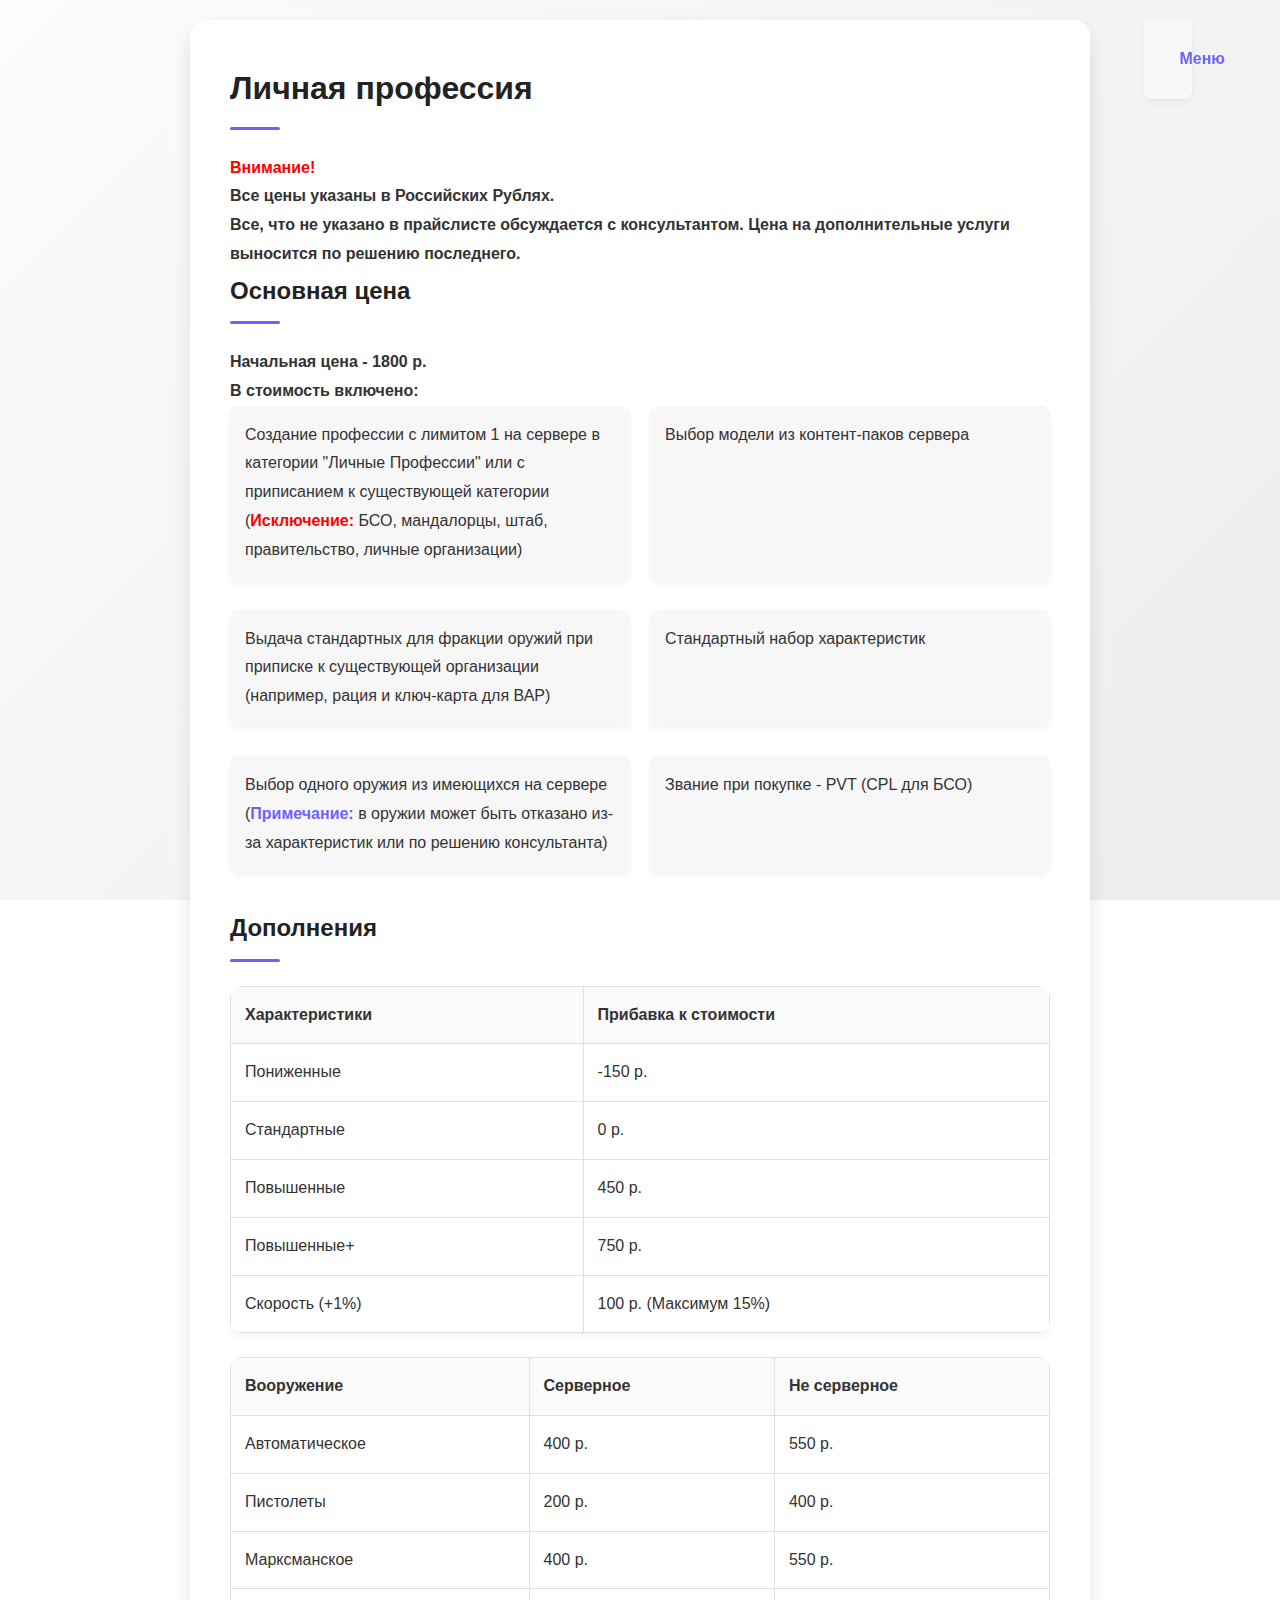
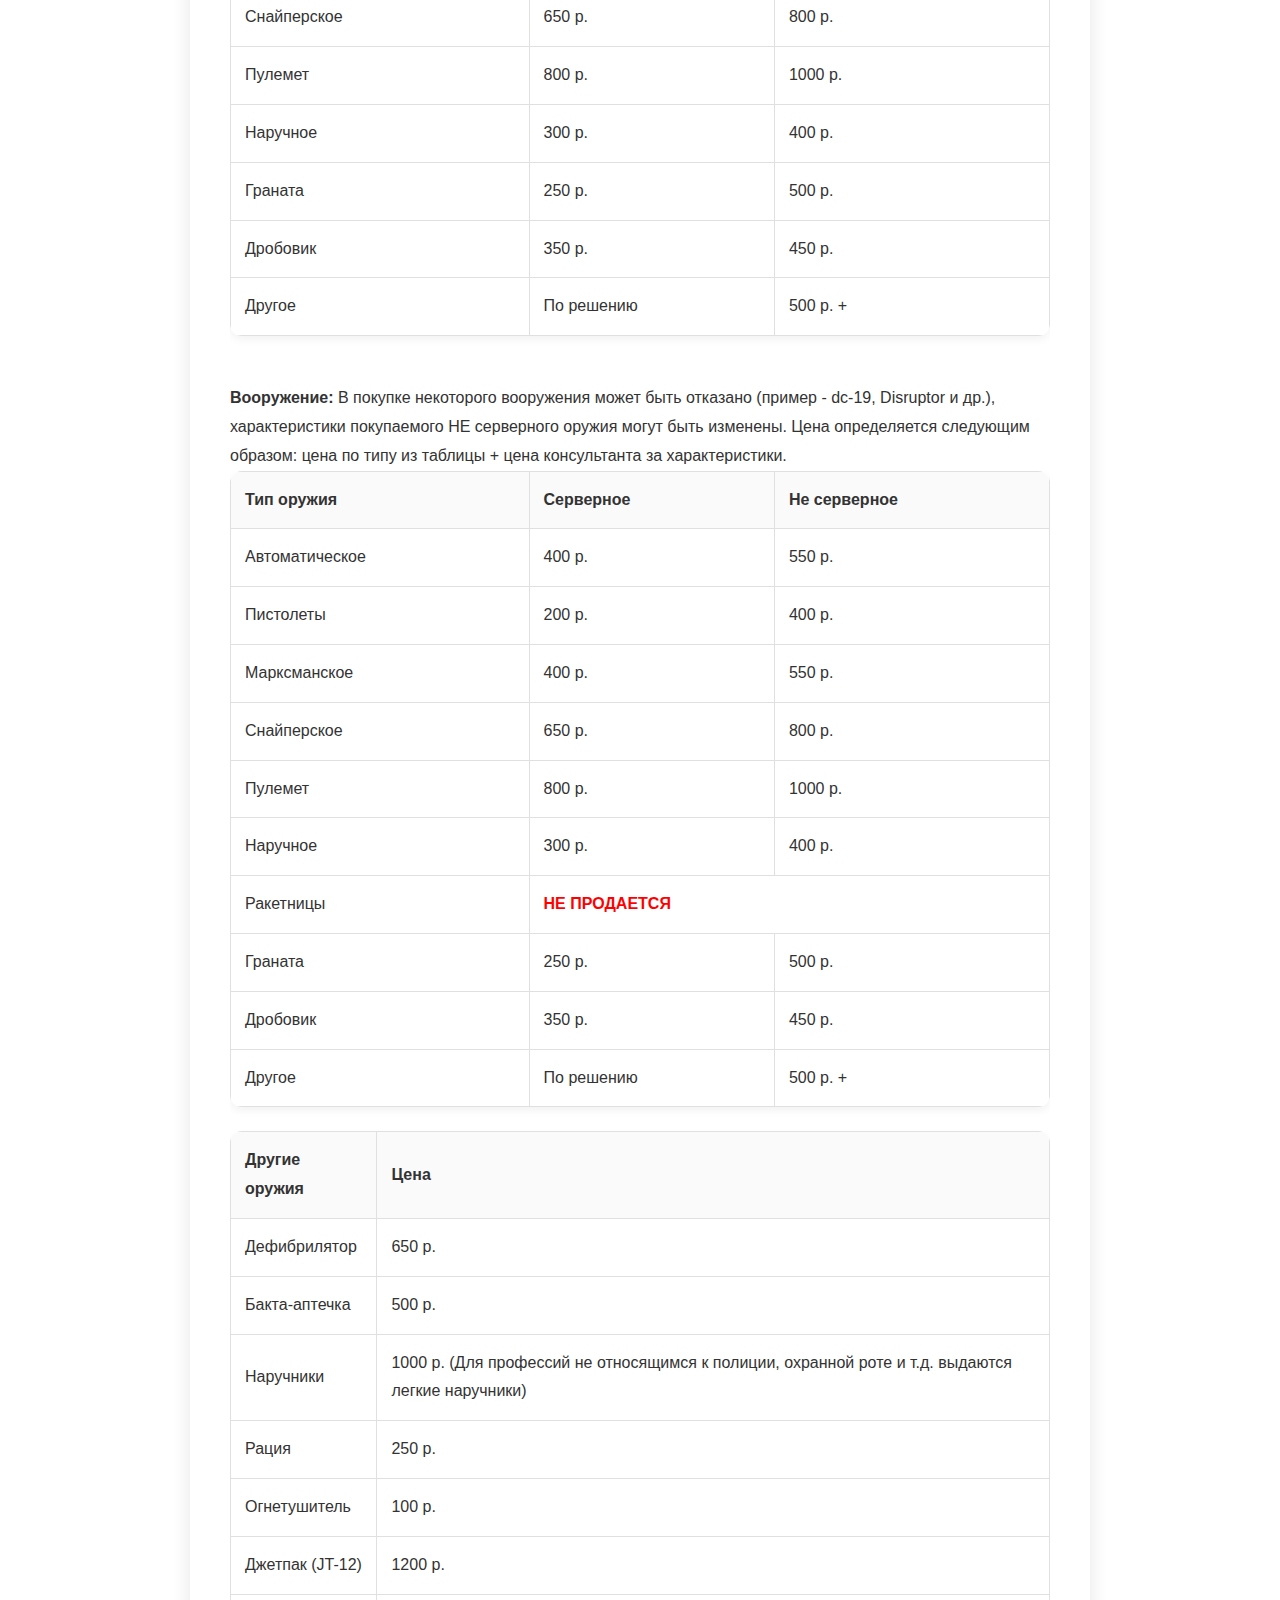
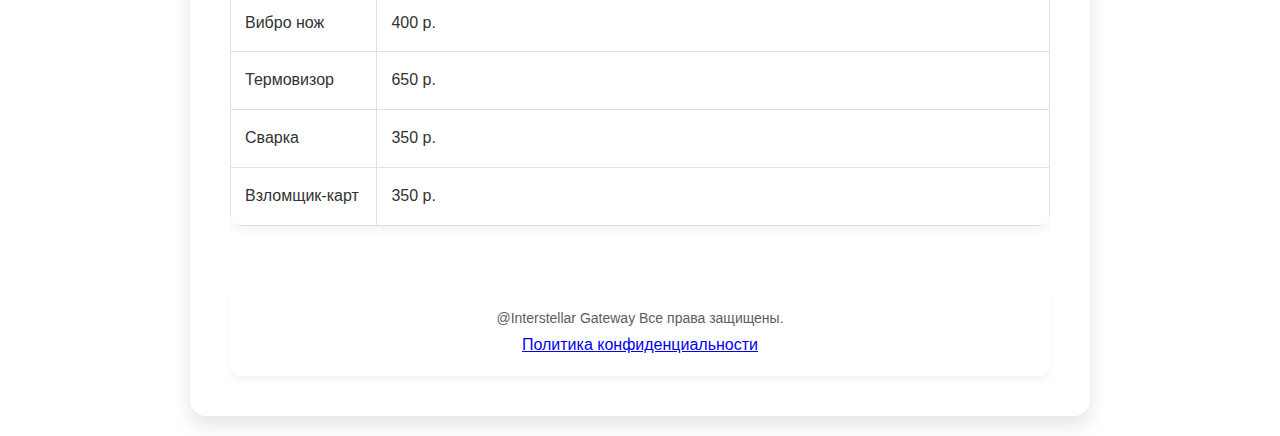
==== commit 5e7d34ec: "Добавлен раздел вооружений" ====
--- a/index.html
+++ b/index.html
@@ -139,64 +139,122 @@
                     </tbody>
                 </table>
             </div>
-        </section>
-
-        <section>
-            <h2>Принадлежность профессии</h2>
-            <p>Приписание к некоторым организациям или группировкам является платным. Также некоторые профессии имеют повышенную стоимость:</p>
-            <ul>
-                <li>АРК (Альфа) — 650 р.</li>
-                <li>Джедай (Не лорный) — 2800 р.</li>
-                <li>Лорный персонаж — 1000 р.</li>
-                <li>Джедай (Лорный) — <strong style="color: red;">НЕ ПРОДАЕТСЯ</strong></li>
-                <li>Мандалорец — 650 р.</li>
-                <li>БСО (исключая АРК) — 750 р.</li>
-                <li>Штаб — <strong style="color: red;">НЕ ПРОДАЕТСЯ</strong></li>
-                <li>Правительство — 500 р.</li>
-                <li>Личная организация — По решению владельца</li>
-            </ul>
-        </section>
-
-        <section>
-            <h2>Модель</h2>
-            <p>Модели выбираются из контента сервера. Стоимость добавления модели вне контента:</p>
-            <table>
-                <thead>
-                    <tr>
-                        <th>Размер модели</th>
-                        <th>Цена</th>
-                    </tr>
-                </thead>
-                <tbody>
-                    <tr>
-                        <td>До 5 мб</td>
-                        <td>50 р.</td>
-                    </tr>
-                    <tr>
-                        <td>До 10 мб</td>
-                        <td>250 р.</td>
-                    </tr>
-                    <tr>
-                        <td>До 30 мб</td>
-                        <td>500 р.</td>
-                    </tr>
-                    <tr>
-                        <td>До 50 мб</td>
-                        <td>650 р.</td>
-                    </tr>
-                    <tr>
-                        <td>Более 50 мб</td>
-                        <td>По решению консультанта</td>
-                    </tr>
-                </tbody>
-            </table>
-
-            <p>Вы также можете купить перекраску модели, изменение бодигрупов или добавление новых частей на модель:</p>
-            <ul>
-                <li>Изменение бодигрупов — 250 р.</li>
-                <li>Перекраска модели — 750 р.</li>
-                <li>Добавление новых элементов — По решению консультанта</li>
-            </ul>
+            
+            <!-- Новая таблица с дополнительной информацией -->
+            <p><strong>Вооружение:</strong> В покупке некоторого вооружения может быть отказано (пример - dc-19, Disruptor и др.), характеристики покупаемого НЕ серверного оружия могут быть изменены. Цена определяется следующим образом: цена по типу из таблицы + цена консультанта за характеристики.</p>
+            <div class="table-wrapper">
+                <table>
+                    <thead>
+                        <tr>
+                            <th>Тип оружия</th>
+                            <th>Серверное</th>
+                            <th>Не серверное</th>
+                        </tr>
+                    </thead>
+                    <tbody>
+                        <tr>
+                            <td>Автоматическое</td>
+                            <td>400 р.</td>
+                            <td>550 р.</td>
+                        </tr>
+                        <tr>
+                            <td>Пистолеты</td>
+                            <td>200 р.</td>
+                            <td>400 р.</td>
+                        </tr>
+                        <tr>
+                            <td>Марксманское</td>
+                            <td>400 р.</td>
+                            <td>550 р.</td>
+                        </tr>
+                        <tr>
+                            <td>Снайперское</td>
+                            <td>650 р.</td>
+                            <td>800 р.</td>
+                        </tr>
+                        <tr>
+                            <td>Пулемет</td>
+                            <td>800 р.</td>
+                            <td>1000 р.</td>
+                        </tr>
+                        <tr>
+                            <td>Наручное</td>
+                            <td>300 р.</td>
+                            <td>400 р.</td>
+                        </tr>
+                        <tr>
+                            <td>Ракетницы</td>
+                            <td colspan="2"><strong style="color:red;">НЕ ПРОДАЕТСЯ</strong></td>
+                        </tr>
+                        <tr>
+                            <td>Граната</td>
+                            <td>250 р.</td>
+                            <td>500 р.</td>
+                        </tr>
+                        <tr>
+                            <td>Дробовик</td>
+                            <td>350 р.</td>
+                            <td>450 р.</td>
+                        </tr>
+                        <tr>
+                            <td>Другое</td>
+                            <td>По решению</td>
+                            <td>500 р. +</td>
+                        </tr>
+                    </tbody>
+                </table>
+
+                <table>
+                    <thead>
+                        <tr>
+                            <th>Другие оружия</th>
+                            <th>Цена</th>
+                        </tr>
+                    </thead>
+                    <tbody>
+                        <tr>
+                            <td>Дефибрилятор</td>
+                            <td>650 р.</td>
+                        </tr>
+                        <tr>
+                            <td>Бакта-аптечка</td>
+                            <td>500 р.</td>
+                        </tr>
+                        <tr>
+                            <td>Наручники</td>
+                            <td>1000 р. (Для профессий не относящимся к полиции, охранной роте и т.д. выдаются легкие наручники)</td>
+                        </tr>
+                        <tr>
+                            <td>Рация</td>
+                            <td>250 р.</td>
+                        </tr>
+                        <tr>
+                            <td>Огнетушитель</td>
+                            <td>100 р.</td>
+                        </tr>
+                        <tr>
+                            <td>Джетпак (JT-12)</td>
+                            <td>1200 р.</td>
+                        </tr>
+                        <tr>
+                            <td>Вибро нож</td>
+                            <td>400 р.</td>
+                        </tr>
+                        <tr>
+                            <td>Термовизор</td>
+                            <td>650 р.</td>
+                        </tr>
+                        <tr>
+                            <td>Сварка</td>
+                            <td>350 р.</td>
+                        </tr>
+                        <tr>
+                            <td>Взломщик-карт</td>
+                            <td>350 р.</td>
+                        </tr>
+                    </tbody>
+                </table>
+            </div>
         </section>
 
         <footer>
@@ -208,26 +266,25 @@
     </div>
     <script>
         $(document).ready(function() {
-    // Toggle dropdown on click
-    $('.dropdown-content').hide();
-    $('.menu-toggle').click(function(e) {
-        e.preventDefault();
-        $(this).next('.dropdown-content').toggle(); // Уточнение выбора элемента
-    });
-
-    // Hamburger menu functionality
-    $('.hamburger').click(function() {
-        $('.navigation').toggleClass('open');
-    });
-
-    // Close dropdown when clicking outside
-    $(document).on('click', function(event) {
-        if (!$(event.target).closest('.dropdown').length && !$(event.target).is('.menu-toggle')) {
+            // Toggle dropdown on click
             $('.dropdown-content').hide();
-        }
-    });
-});
-
+            $('.menu-toggle').click(function(e) {
+                e.preventDefault();
+                $(this).next('.dropdown-content').toggle();
+            });
+
+            // Hamburger menu functionality
+            $('.hamburger').click(function() {
+                $('.navigation').toggleClass('open');
+            });
+
+            // Close dropdown when clicking outside
+            $(document).on('click', function(event) {
+                if (!$(event.target).closest('.dropdown').length && !$(event.target).is('.menu-toggle')) {
+                    $('.dropdown-content').hide();
+                }
+            });
+        });
     </script>
 </body>
 </html>
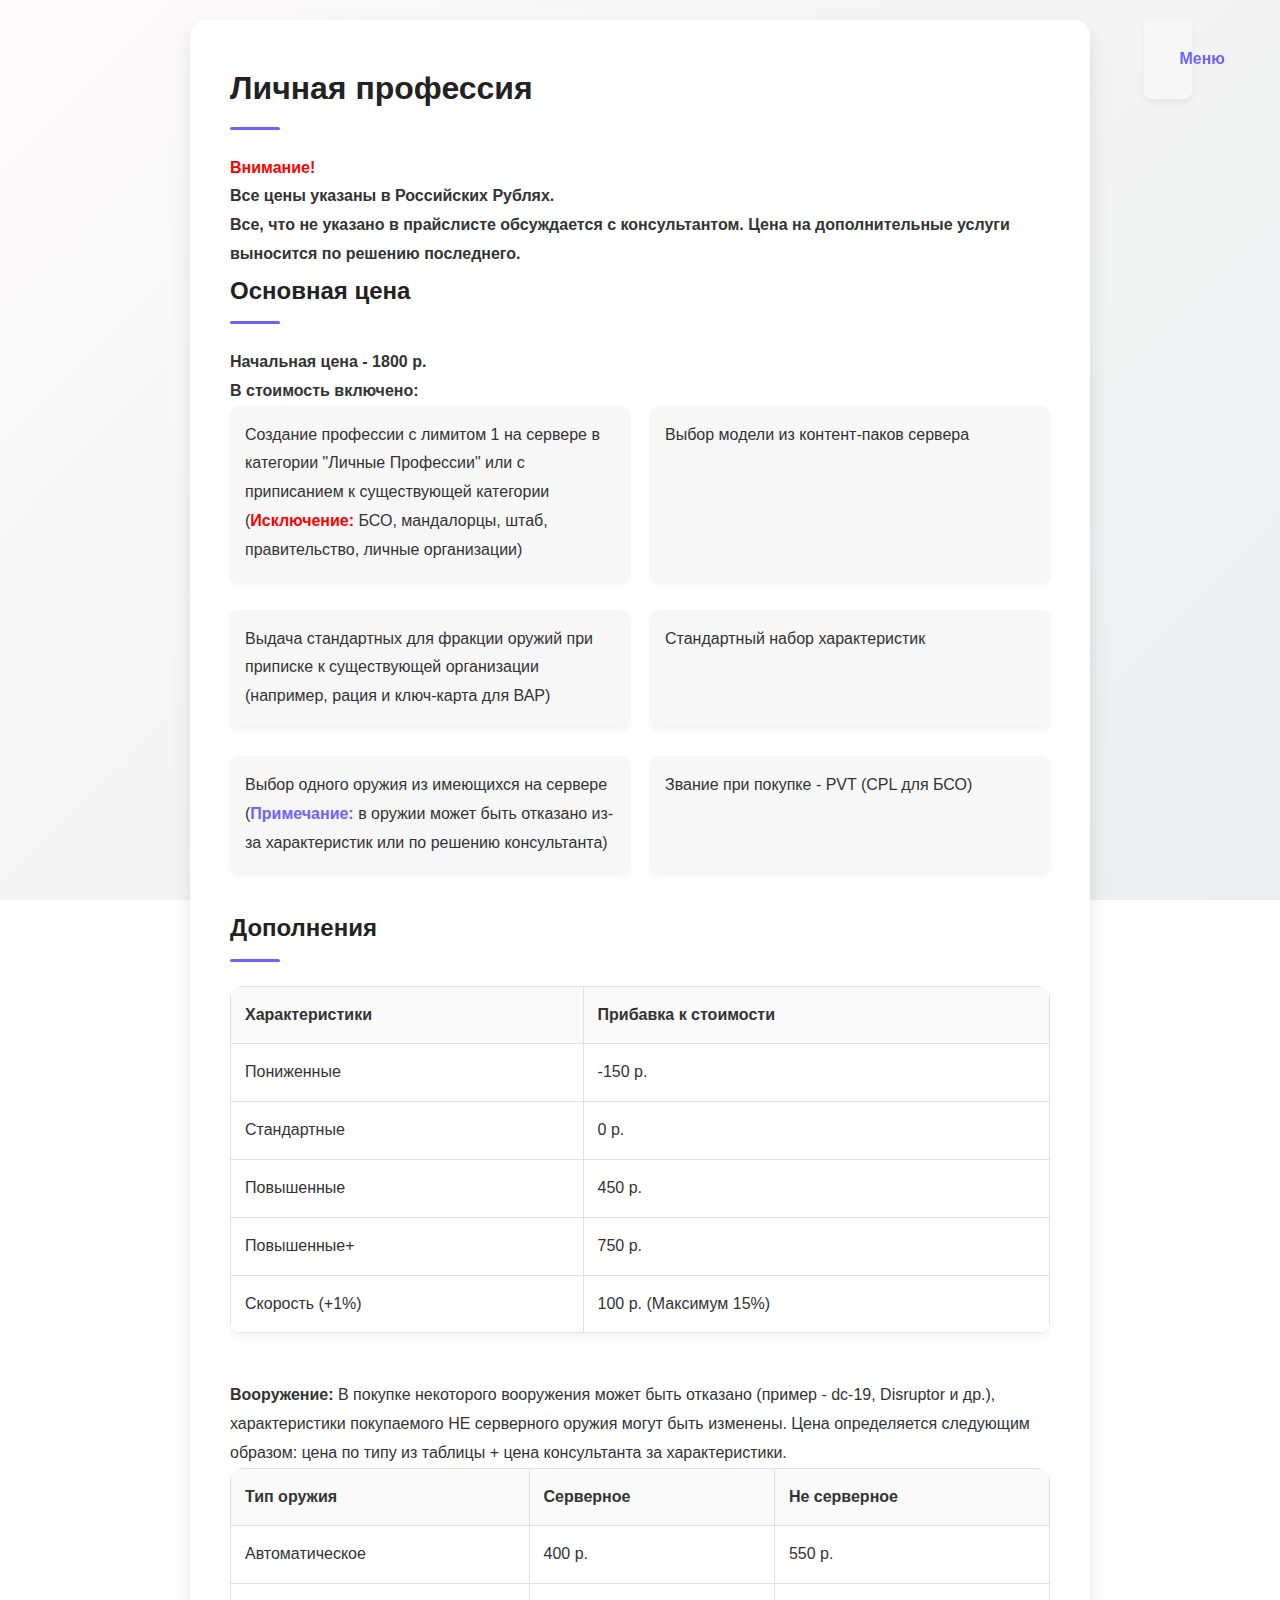
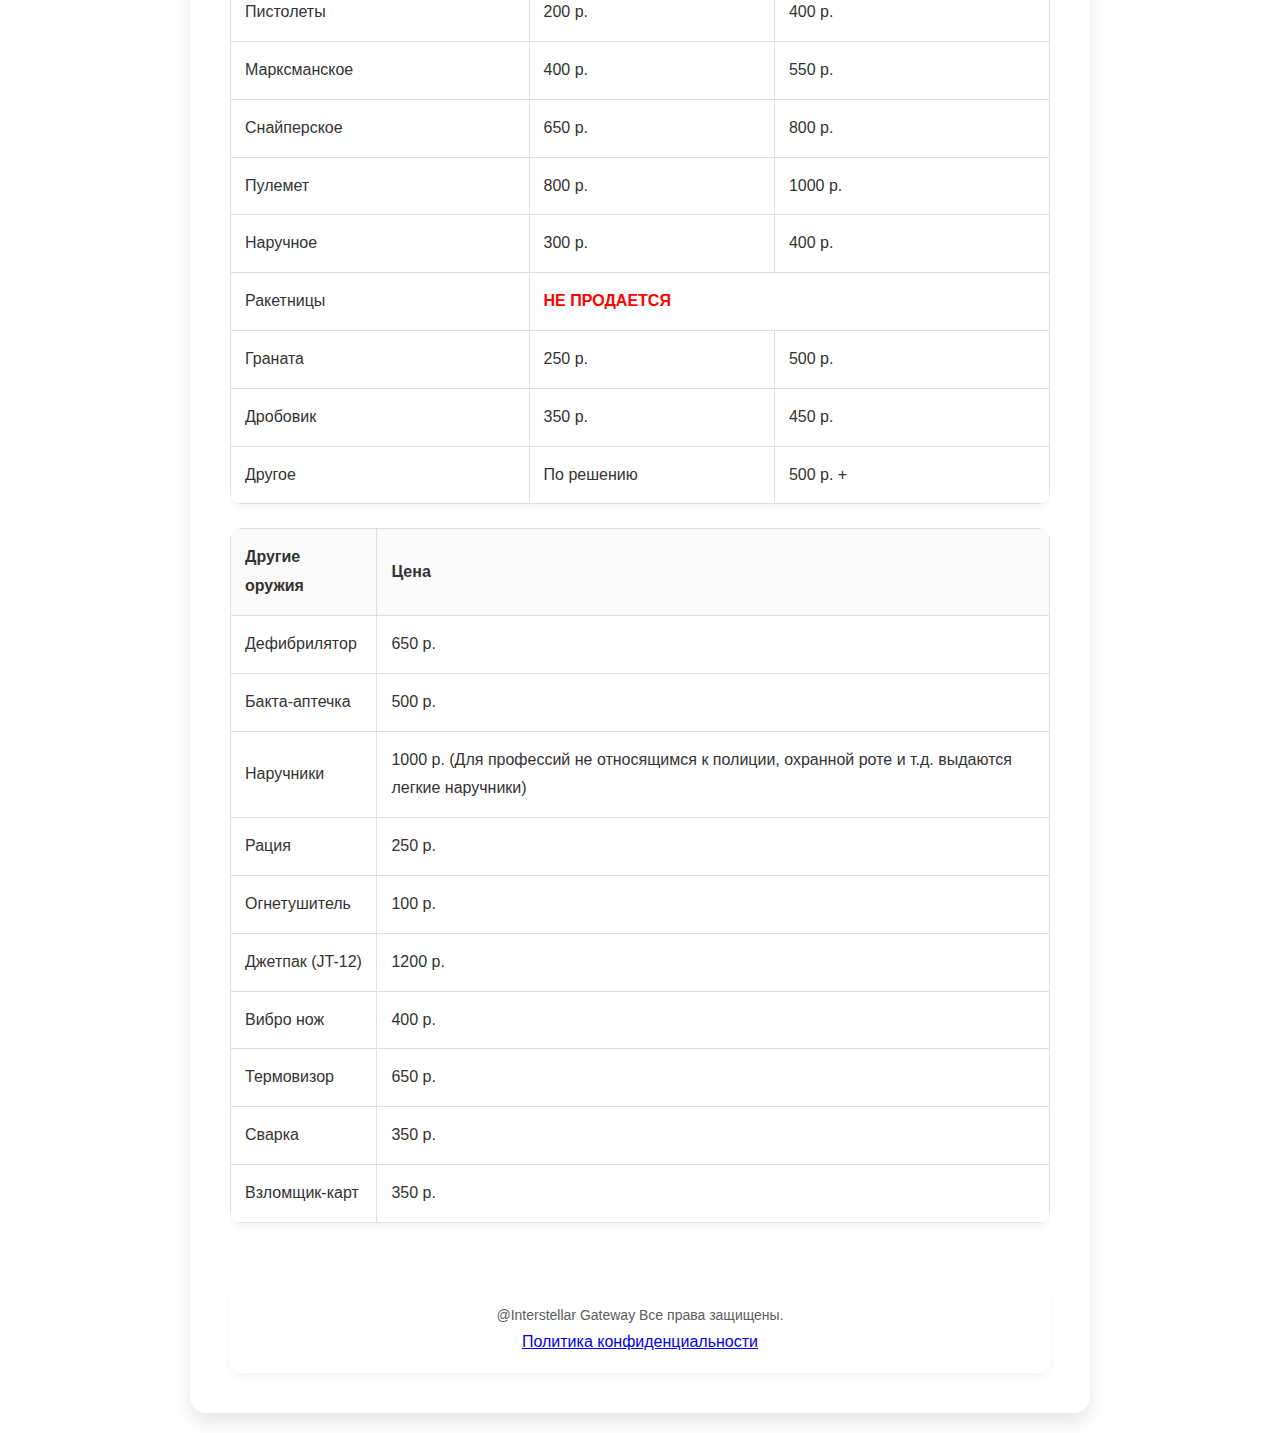
==== commit 07665703: "исправлены ошибки раздела вооружения" ====
--- a/index.html
+++ b/index.html
@@ -82,62 +82,7 @@
                     </tbody>
                 </table>
 
-                <table>
-                    <thead>
-                        <tr>
-                            <th>Вооружение</th>
-                            <th>Серверное</th>
-                            <th>Не серверное</th>
-                        </tr>
-                    </thead>
-                    <tbody>
-                        <tr>
-                            <td>Автоматическое</td>
-                            <td>400 р.</td>
-                            <td>550 р.</td>
-                        </tr>
-                        <tr>
-                            <td>Пистолеты</td>
-                            <td>200 р.</td>
-                            <td>400 р.</td>
-                        </tr>
-                        <tr>
-                            <td>Марксманское</td>
-                            <td>400 р.</td>
-                            <td>550 р.</td>
-                        </tr>
-                        <tr>
-                            <td>Снайперское</td>
-                            <td>650 р.</td>
-                            <td>800 р.</td>
-                        </tr>
-                        <tr>
-                            <td>Пулемет</td>
-                            <td>800 р.</td>
-                            <td>1000 р.</td>
-                        </tr>
-                        <tr>
-                            <td>Наручное</td>
-                            <td>300 р.</td>
-                            <td>400 р.</td>
-                        </tr>
-                        <tr>
-                            <td>Граната</td>
-                            <td>250 р.</td>
-                            <td>500 р.</td>
-                        </tr>
-                        <tr>
-                            <td>Дробовик</td>
-                            <td>350 р.</td>
-                            <td>450 р.</td>
-                        </tr>
-                        <tr>
-                            <td>Другое</td>
-                            <td>По решению</td>
-                            <td>500 р. +</td>
-                        </tr>
-                    </tbody>
-                </table>
+                
             </div>
             
             <!-- Новая таблица с дополнительной информацией -->
